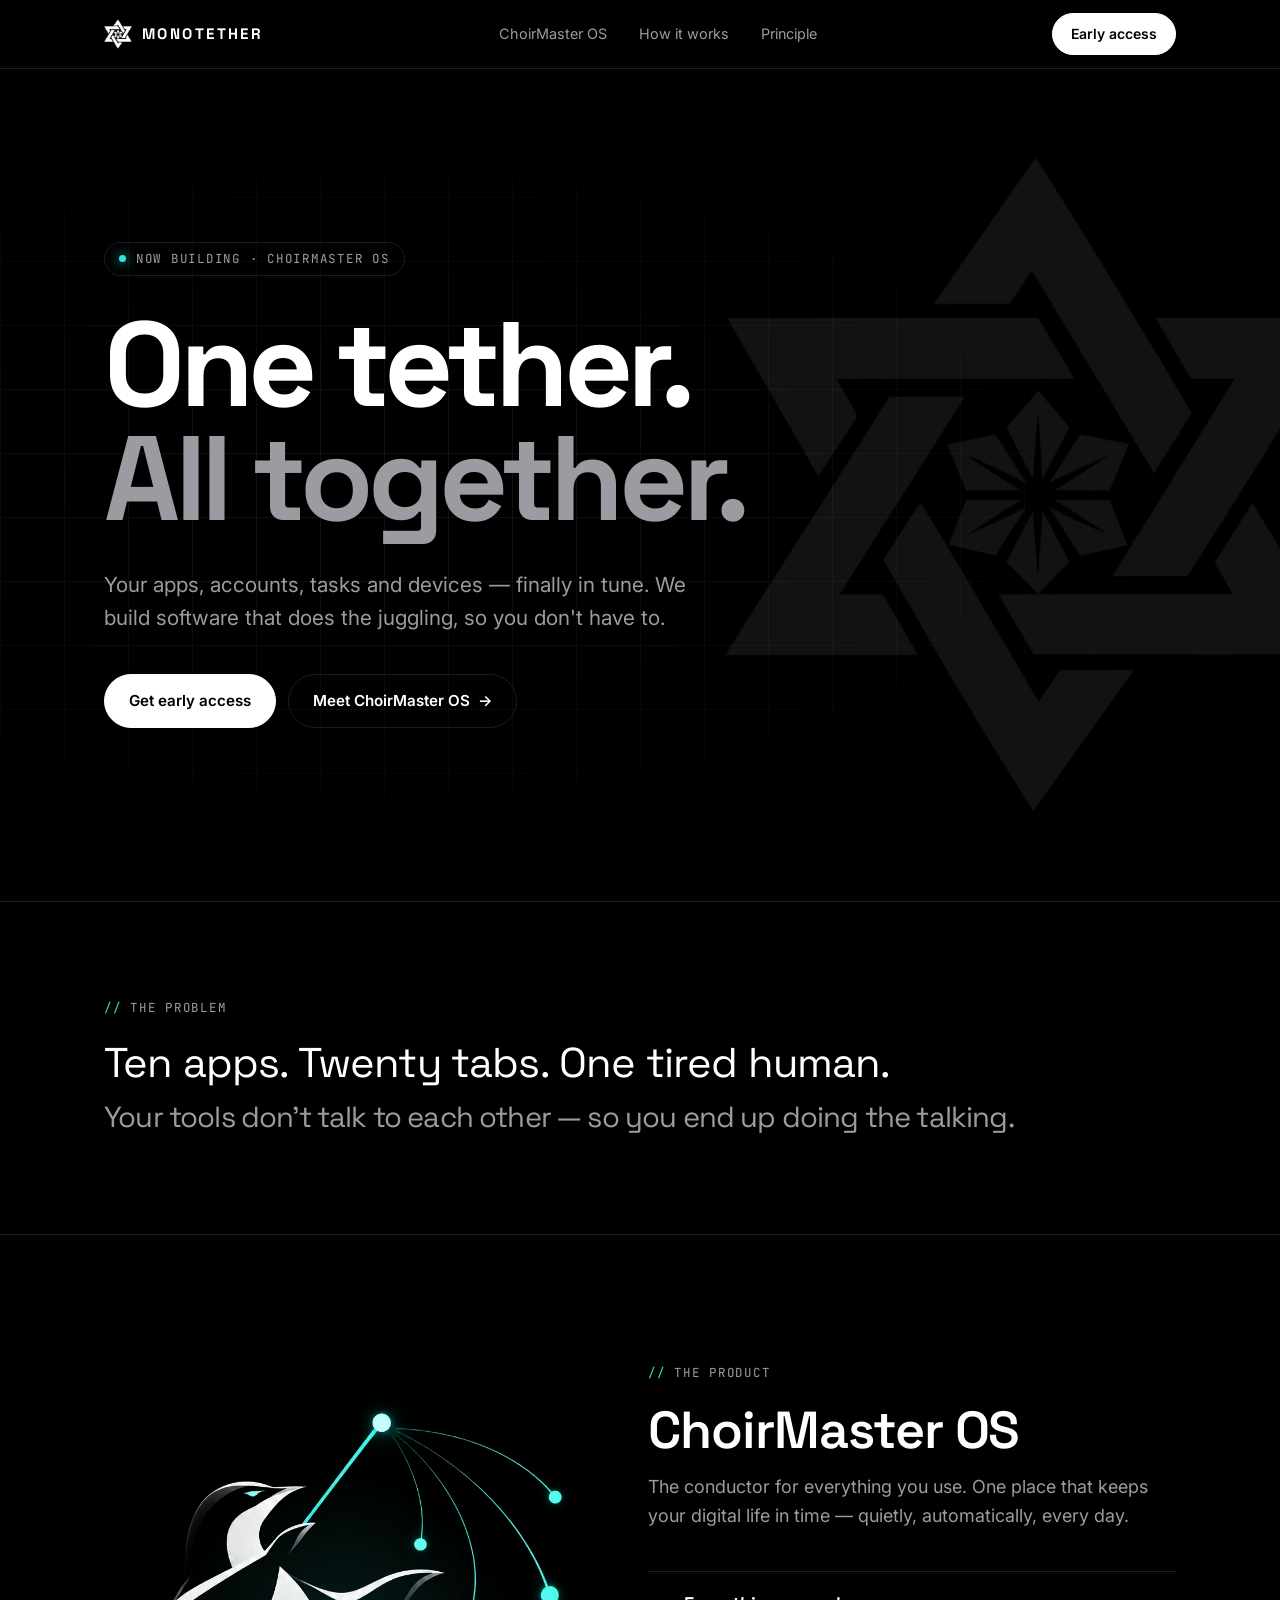
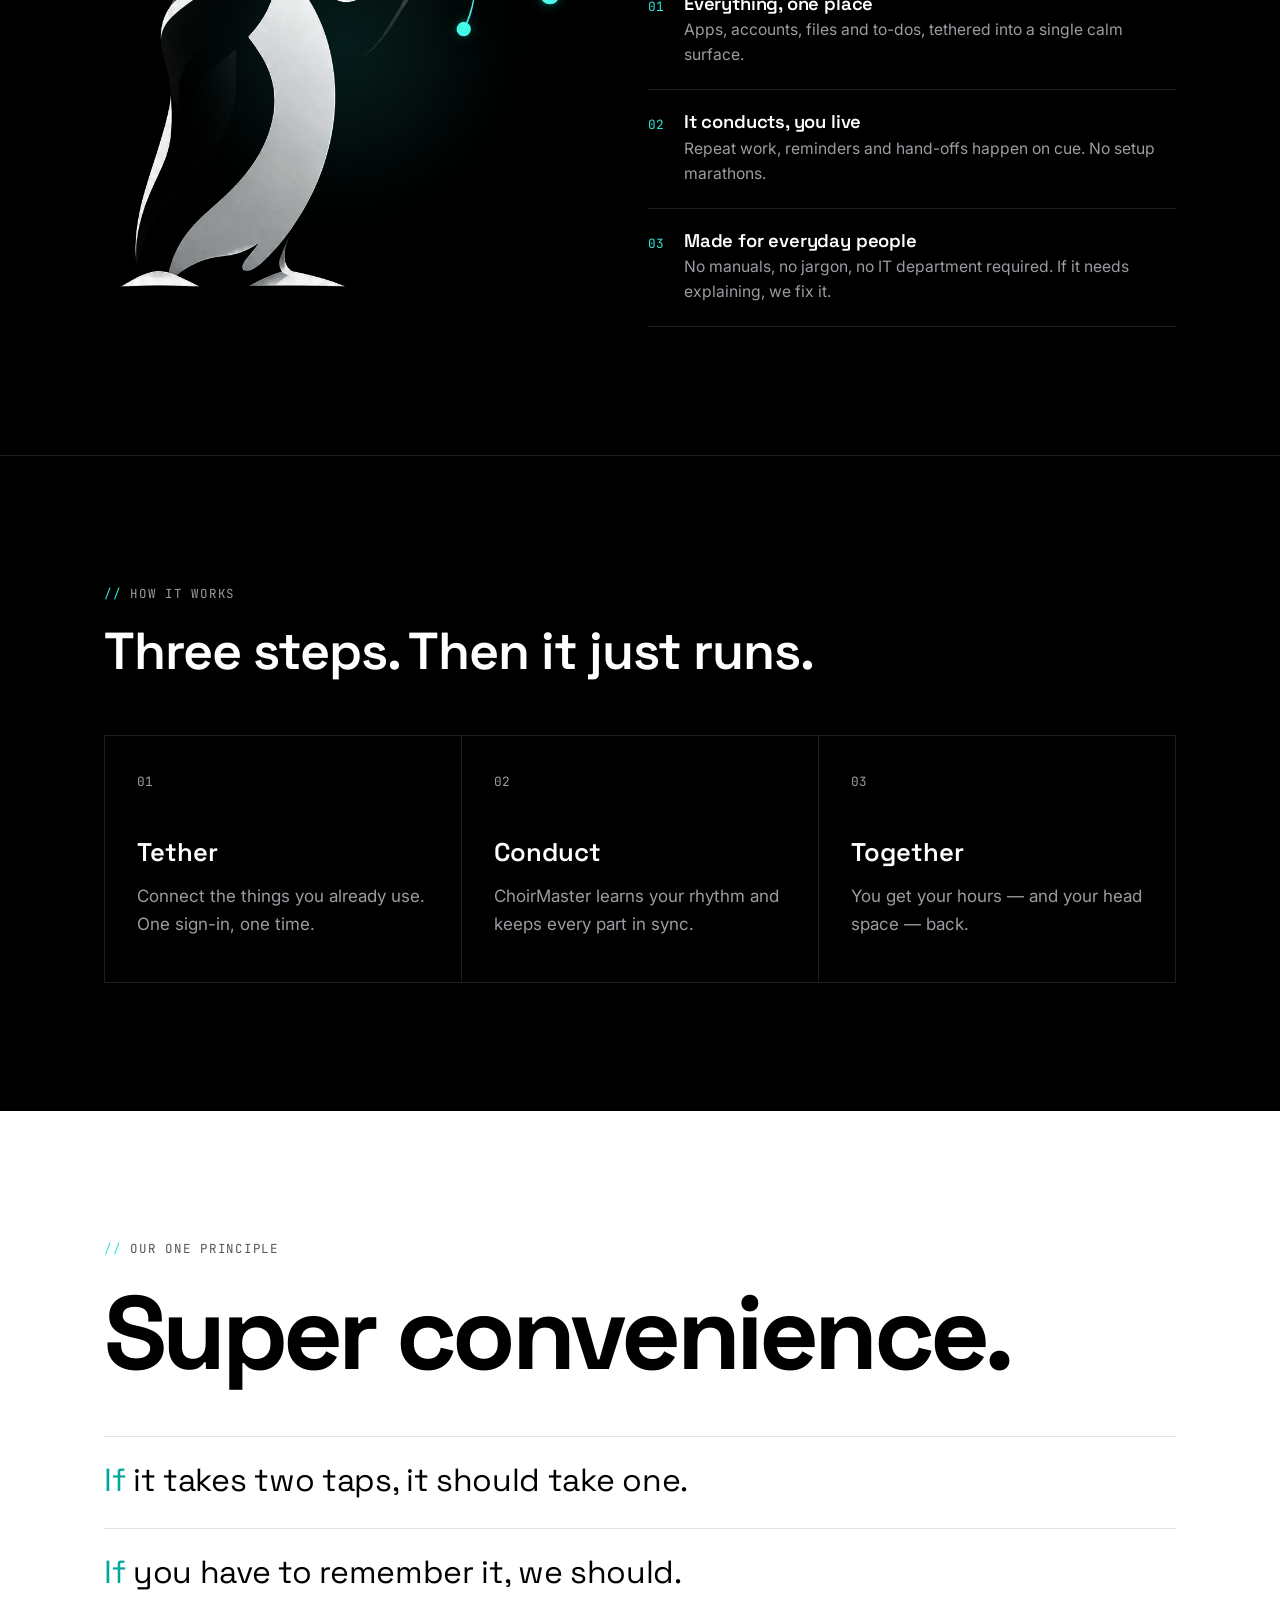
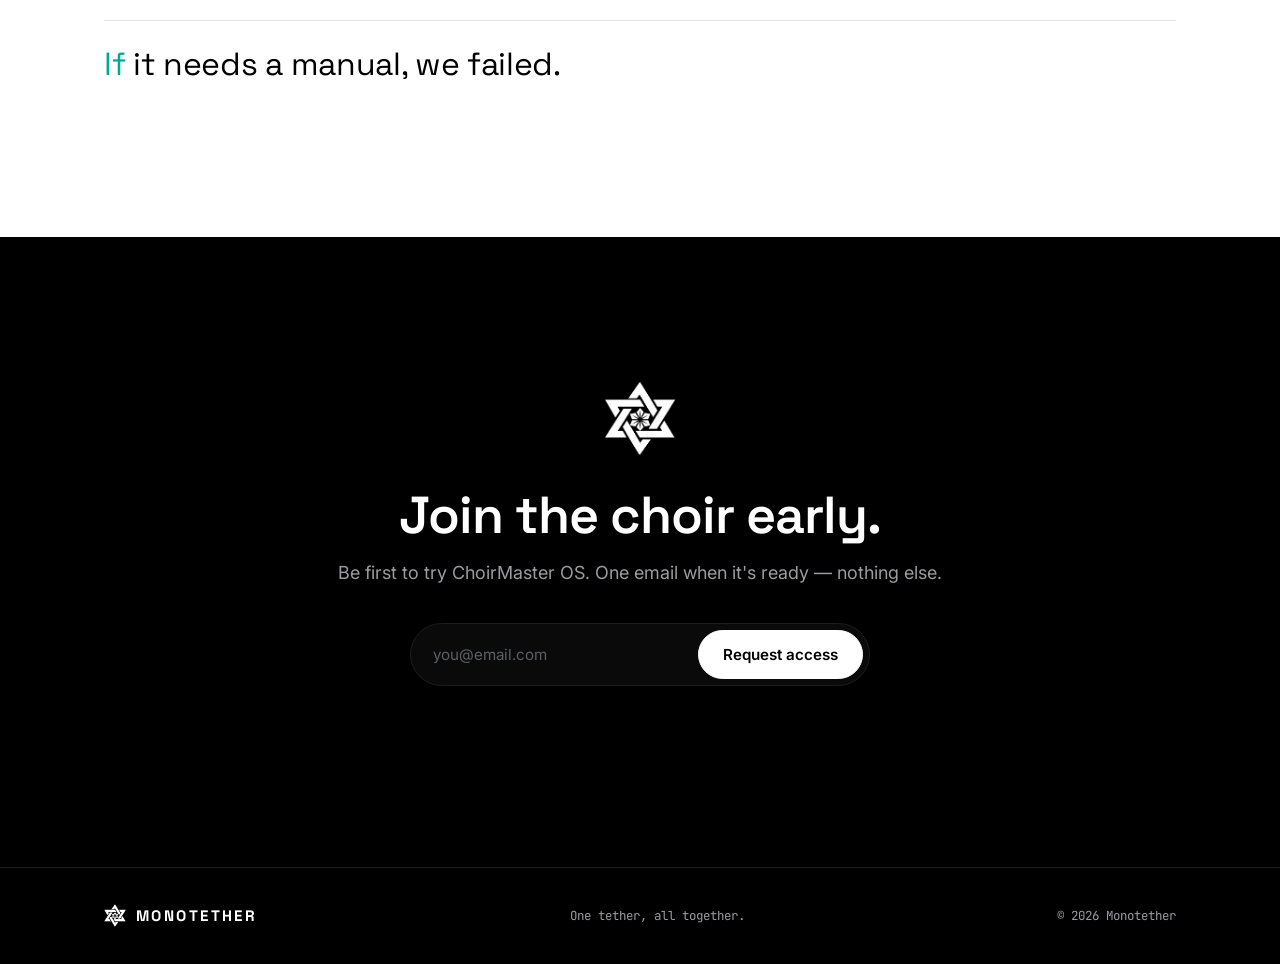
==== index.html @ dddd20cb "Send waitlist signups to a Google Sheet Adds an Apps Script web app that appends emails to a sheet (" ====
<!doctype html>
<html lang="en">
<head>
  <meta charset="utf-8">
  <meta name="viewport" content="width=device-width, initial-scale=1">
  <title>Monotether — One tether, all together.</title>
  <meta name="description" content="Monotether builds ChoirMaster OS: one place that keeps all your apps, tasks and accounts in tune, so your day just works.">
  <meta name="theme-color" content="#000000">
  <meta property="og:title" content="Monotether — One tether, all together.">
  <meta property="og:description" content="ChoirMaster OS: everything you use, conducted from one place.">
  <meta property="og:image" content="assets/og.png">
  <meta property="og:type" content="website">
  <meta name="twitter:card" content="summary_large_image">
  <link rel="icon" type="image/png" href="assets/favicon.png">
  <link rel="apple-touch-icon" href="assets/apple-touch-icon.png">
  <link rel="preconnect" href="https://fonts.googleapis.com">
  <link rel="preconnect" href="https://fonts.gstatic.com" crossorigin>
  <link href="https://fonts.googleapis.com/css2?family=Inter:wght@400;500;600&family=JetBrains+Mono:wght@400;500&family=Space+Grotesk:wght@500;600;700&display=swap" rel="stylesheet">
  <link rel="stylesheet" href="styles.css">
</head>
<body>

  <header class="nav">
    <div class="wrap nav__inner">
      <a href="#top" class="brand" aria-label="Monotether home">
        <img src="assets/mark-white.png" alt="" width="28" height="29">
        <span>MONOTETHER</span>
      </a>
      <nav class="nav__links" aria-label="Main">
        <a href="#choirmaster">ChoirMaster OS</a>
        <a href="#how">How it works</a>
        <a href="#principle">Principle</a>
      </nav>
      <a href="#access" class="btn btn--small">Early access</a>
    </div>
  </header>

  <main id="top">

    <!-- HERO -->
    <section class="hero">
      <div class="grid-bg" aria-hidden="true"></div>
      <div class="wrap hero__inner">
        <p class="eyebrow"><span class="dot"></span> Now building · ChoirMaster OS</p>
        <h1 class="hero__title">One tether.<br><span class="muted">All together.</span></h1>
        <p class="hero__lead">
          Your apps, accounts, tasks and devices — finally in tune.
          We build software that does the juggling, so you don't have to.
        </p>
        <div class="hero__cta">
          <a href="#access" class="btn">Get early access</a>
          <a href="#choirmaster" class="btn btn--ghost">Meet ChoirMaster OS <span aria-hidden="true">→</span></a>
        </div>
      </div>
      <img class="hero__mark" src="assets/mark-white.png" alt="" aria-hidden="true" width="612" height="641">
    </section>

    <!-- PROBLEM -->
    <section class="band">
      <div class="wrap band__inner">
        <p class="label">The problem</p>
        <p class="band__text">
          Ten apps. Twenty tabs. One tired human.<br>
          <span class="muted">Your tools don't talk to each other — so you end up doing the talking.</span>
        </p>
      </div>
    </section>

    <!-- PRODUCT -->
    <section id="choirmaster" class="product">
      <div class="wrap product__inner">
        <div class="product__art">
          <img src="assets/choirmaster-penguin.webp" alt="The ChoirMaster penguin conducting glowing connected nodes" width="829" height="895" loading="lazy">
        </div>
        <div class="product__copy">
          <p class="label">The product</p>
          <h2>ChoirMaster OS</h2>
          <p class="lead">The conductor for everything you use. One place that keeps your digital life in time — quietly, automatically, every day.</p>

          <ul class="features">
            <li>
              <span class="features__num">01</span>
              <div><h3>Everything, one place</h3><p>Apps, accounts, files and to-dos, tethered into a single calm surface.</p></div>
            </li>
            <li>
              <span class="features__num">02</span>
              <div><h3>It conducts, you live</h3><p>Repeat work, reminders and hand-offs happen on cue. No setup marathons.</p></div>
            </li>
            <li>
              <span class="features__num">03</span>
              <div><h3>Made for everyday people</h3><p>No manuals, no jargon, no IT department required. If it needs explaining, we fix it.</p></div>
            </li>
          </ul>
        </div>
      </div>
    </section>

    <!-- HOW -->
    <section id="how" class="how">
      <div class="wrap">
        <p class="label">How it works</p>
        <h2 class="section-title">Three steps. Then it just runs.</h2>
        <ol class="steps">
          <li>
            <span class="steps__tag">Tether</span>
            <p>Connect the things you already use. One sign-in, one time.</p>
          </li>
          <li>
            <span class="steps__tag">Conduct</span>
            <p>ChoirMaster learns your rhythm and keeps every part in sync.</p>
          </li>
          <li>
            <span class="steps__tag">Together</span>
            <p>You get your hours — and your head space — back.</p>
          </li>
        </ol>
      </div>
    </section>

    <!-- PRINCIPLE -->
    <section id="principle" class="principle">
      <div class="wrap">
        <p class="label">Our one principle</p>
        <h2 class="principle__title">Super convenience.</h2>
        <div class="rules">
          <p><span class="accent">If</span> it takes two taps, it should take one.</p>
          <p><span class="accent">If</span> you have to remember it, we should.</p>
          <p><span class="accent">If</span> it needs a manual, we failed.</p>
        </div>
      </div>
    </section>

    <!-- CTA -->
    <section id="access" class="access">
      <div class="wrap access__inner">
        <img src="assets/mark-white.png" alt="" class="access__mark" width="72" height="75" loading="lazy">
        <h2>Join the choir early.</h2>
        <p class="lead">Be first to try ChoirMaster OS. One email when it's ready — nothing else.</p>
        <form class="signup" id="signup">
          <label for="email" class="sr-only">Email address</label>
          <input id="email" name="email" type="email" required placeholder="you@email.com" autocomplete="email">
          <input type="text" name="company" class="hp" tabindex="-1" autocomplete="off" aria-hidden="true">
          <button type="submit" class="btn">Request access</button>
        </form>
        <p class="signup__note" id="signup-note" role="status"></p>
      </div>
    </section>

  </main>

  <footer class="footer">
    <div class="wrap footer__inner">
      <a href="#top" class="brand">
        <img src="assets/mark-white.png" alt="" width="22" height="23">
        <span>MONOTETHER</span>
      </a>
      <p class="footer__tag">One tether, all together.</p>
      <p class="footer__copy">© <span id="year">2026</span> Monotether</p>
    </div>
  </footer>

  <script>
    // Waitlist: paste your Google Apps Script Web app URL here (see README).
    // Left empty, the form falls back to opening an email to CONTACT_EMAIL.
    const SHEET_ENDPOINT = '';
    const CONTACT_EMAIL = 'hello@monotether.com';

    document.getElementById('year').textContent = new Date().getFullYear();

    const form = document.getElementById('signup');
    const note = document.getElementById('signup-note');
    const button = form.querySelector('button');

    form.addEventListener('submit', async (e) => {
      e.preventDefault();
      const email = form.email.value.trim();

      if (!SHEET_ENDPOINT) {
        const subject = encodeURIComponent('ChoirMaster OS early access');
        const body = encodeURIComponent('Please add me to the early access list: ' + email);
        window.location.href = `mailto:${CONTACT_EMAIL}?subject=${subject}&body=${body}`;
        return;
      }

      button.disabled = true;
      button.textContent = 'Sending…';
      note.textContent = '';
      try {
        // Simple form-encoded POST; no-cors because Apps Script redirects the response.
        await fetch(SHEET_ENDPOINT, {
          method: 'POST',
          mode: 'no-cors',
          body: new URLSearchParams({ email, company: form.company.value, source: location.href }),
        });
        form.reset();
        note.textContent = "You're on the list. Welcome to the choir.";
      } catch {
        note.textContent = 'Something went wrong. Please try again.';
      } finally {
        button.disabled = false;
        button.textContent = 'Request access';
      }
    });
  </script>
</body>
</html>
---- styles.css ----
/* Monotether — black, white, one tether of teal. */
:root {
  --black: #000;
  --ink: #0a0a0b;
  --line: #1c1d1f;
  --white: #fff;
  --grey: #9a9ca1;
  --accent: #2ee6d6;
  --radius: 999px;
  --wrap: 1120px;
  --display: "Space Grotesk", system-ui, sans-serif;
  --body: "Inter", system-ui, -apple-system, "Segoe UI", sans-serif;
  --mono: "JetBrains Mono", ui-monospace, monospace;
}

* { box-sizing: border-box; margin: 0; padding: 0; }
html { scroll-behavior: smooth; }
body {
  background: var(--black);
  color: var(--white);
  font-family: var(--body);
  font-size: 17px;
  line-height: 1.6;
  -webkit-font-smoothing: antialiased;
  overflow-x: hidden;
}
img { display: block; max-width: 100%; height: auto; }
a { color: inherit; text-decoration: none; }
::selection { background: var(--accent); color: var(--black); }

.wrap { width: 100%; max-width: var(--wrap); margin: 0 auto; padding: 0 24px; }
.muted { color: var(--grey); }
.accent { color: var(--accent); }
.sr-only { position: absolute; width: 1px; height: 1px; overflow: hidden; clip: rect(0 0 0 0); }

h1, h2, h3 { font-family: var(--display); font-weight: 600; letter-spacing: -0.02em; line-height: 1.05; }
h2 { font-size: clamp(2rem, 4.5vw, 3.25rem); }
h3 { font-size: 1.15rem; letter-spacing: -0.01em; }
.lead { color: var(--grey); font-size: 1.125rem; max-width: 34em; }

.label, .eyebrow {
  font-family: var(--mono);
  font-size: 0.78rem;
  letter-spacing: 0.14em;
  text-transform: uppercase;
  color: var(--grey);
  margin-bottom: 20px;
}
.label::before { content: "// "; color: var(--accent); }

/* Buttons */
.btn {
  display: inline-flex; align-items: center; gap: 8px;
  background: var(--white); color: var(--black);
  font-weight: 600; font-size: 0.95rem;
  padding: 14px 24px; border-radius: var(--radius);
  border: 1px solid var(--white);
  cursor: pointer; font-family: var(--body);
  transition: background .2s, color .2s, border-color .2s, transform .2s;
}
.btn:hover { background: var(--accent); border-color: var(--accent); transform: translateY(-1px); }
.btn:focus-visible, a:focus-visible, input:focus-visible { outline: 2px solid var(--accent); outline-offset: 3px; }
.btn--ghost { background: transparent; color: var(--white); border-color: var(--line); }
.btn--ghost:hover { background: transparent; border-color: var(--white); color: var(--white); }
.btn--small { padding: 9px 18px; font-size: 0.875rem; }

/* Nav */
.nav {
  position: sticky; top: 0; z-index: 10;
  background: rgba(0,0,0,.72);
  backdrop-filter: blur(12px); -webkit-backdrop-filter: blur(12px);
  border-bottom: 1px solid var(--line);
}
.nav__inner { display: flex; align-items: center; justify-content: space-between; height: 68px; gap: 24px; }
.brand { display: flex; align-items: center; gap: 10px; font-family: var(--display); font-weight: 700; letter-spacing: 0.16em; font-size: 0.95rem; }
.nav__links { display: flex; gap: 32px; font-size: 0.9rem; color: var(--grey); }
.nav__links a:hover { color: var(--white); }

/* Hero */
.hero { position: relative; min-height: calc(100vh - 68px); display: flex; align-items: center; overflow: hidden; padding: 96px 0; }
.grid-bg {
  position: absolute; inset: 0;
  background-image:
    linear-gradient(var(--line) 1px, transparent 1px),
    linear-gradient(90deg, var(--line) 1px, transparent 1px);
  background-size: 64px 64px;
  mask-image: radial-gradient(ellipse at 30% 50%, #000 10%, transparent 70%);
  -webkit-mask-image: radial-gradient(ellipse at 30% 50%, #000 10%, transparent 70%);
  opacity: .6;
}
.hero__inner { position: relative; z-index: 1; }
.eyebrow { display: inline-flex; align-items: center; gap: 10px; border: 1px solid var(--line); border-radius: var(--radius); padding: 6px 14px; margin-bottom: 32px; }
.dot { width: 7px; height: 7px; border-radius: 50%; background: var(--accent); box-shadow: 0 0 12px var(--accent); animation: pulse 2.4s ease-in-out infinite; }
@keyframes pulse { 50% { opacity: .35; } }
.hero__title { font-size: clamp(3.2rem, 10vw, 7.5rem); font-weight: 700; letter-spacing: -0.045em; line-height: .95; margin-bottom: 32px; }
.hero__lead { font-size: clamp(1.1rem, 2vw, 1.3rem); color: var(--grey); max-width: 30em; margin-bottom: 40px; }
.hero__cta { display: flex; flex-wrap: wrap; gap: 12px; }
.hero__mark {
  position: absolute; right: -6%; top: 50%; transform: translateY(-50%);
  width: min(52vw, 640px); opacity: .07; pointer-events: none;
  animation: spin 120s linear infinite;
}
@keyframes spin { to { transform: translateY(-50%) rotate(360deg); } }

/* Problem band */
.band { border-top: 1px solid var(--line); border-bottom: 1px solid var(--line); padding: 96px 0; }
.band__text { font-family: var(--display); font-size: clamp(1.6rem, 3.6vw, 2.6rem); line-height: 1.2; letter-spacing: -0.02em; max-width: 22em; }
.band__text .muted { font-size: .7em; display: inline-block; margin-top: 12px; }

/* Product */
.product { padding: 128px 0; }
.product__inner { display: grid; grid-template-columns: 1fr 1.1fr; gap: 64px; align-items: center; }
.product__art { position: relative; }
.product__art::before {
  content: ""; position: absolute; inset: 15% 10%;
  background: radial-gradient(circle, rgba(46,230,214,.14), transparent 65%);
  filter: blur(20px);
}
.product__art img { position: relative; width: 100%; max-width: 480px; margin: 0 auto; }
.product__copy h2 { margin-bottom: 16px; }
.features { list-style: none; margin-top: 40px; border-top: 1px solid var(--line); }
.features li { display: flex; gap: 20px; padding: 22px 0; border-bottom: 1px solid var(--line); }
.features__num { font-family: var(--mono); font-size: .8rem; color: var(--accent); padding-top: 3px; }
.features h3 { margin-bottom: 4px; }
.features p { color: var(--grey); font-size: .98rem; }

/* How */
.how { padding: 128px 0; border-top: 1px solid var(--line); }
.section-title { margin-bottom: 56px; max-width: 14em; }
.steps { list-style: none; display: grid; grid-template-columns: repeat(3, 1fr); gap: 1px; background: var(--line); border: 1px solid var(--line); counter-reset: step; }
.steps li { background: var(--black); padding: 36px 32px 44px; counter-increment: step; transition: background .3s; }
.steps li:hover { background: var(--ink); }
.steps li::before { content: "0" counter(step); display: block; font-family: var(--mono); font-size: .8rem; color: var(--grey); margin-bottom: 40px; }
.steps__tag { display: block; font-family: var(--display); font-size: 1.6rem; font-weight: 600; margin-bottom: 10px; }
.steps li:hover .steps__tag { color: var(--accent); }
.steps p { color: var(--grey); }

/* Principle */
.principle { padding: 128px 0; background: var(--white); color: var(--black); }
.principle .label { color: #55575c; }
.principle__title { font-size: clamp(3rem, 9vw, 6.5rem); font-weight: 700; letter-spacing: -0.045em; margin-bottom: 48px; }
.rules { display: grid; gap: 4px; }
.rules p { font-family: var(--display); font-size: clamp(1.3rem, 2.8vw, 2rem); letter-spacing: -0.01em; padding: 18px 0; border-top: 1px solid #e3e3e3; }
.rules .accent { color: #00a89a; }

/* Access */
.access { padding: 144px 0; text-align: center; }
.access__inner { display: flex; flex-direction: column; align-items: center; }
.access__mark { width: 72px; margin-bottom: 32px; }
.access h2 { margin-bottom: 16px; }
.access .lead { margin: 0 auto 36px; }
.signup { display: flex; gap: 8px; width: 100%; max-width: 460px; padding: 6px; border: 1px solid var(--line); border-radius: var(--radius); background: var(--ink); }
.signup input { flex: 1; min-width: 0; background: transparent; border: 0; color: var(--white); font: inherit; font-size: .95rem; padding: 0 16px; }
.signup input::placeholder { color: #5d5f64; }
.signup input:focus-visible { outline: none; }
.signup:focus-within { border-color: var(--grey); }
.hp { position: absolute; left: -9999px; width: 1px; height: 1px; opacity: 0; }
.signup .btn:disabled { opacity: .6; cursor: wait; transform: none; }
.signup__note { min-height: 1.6em; margin-top: 16px; font-family: var(--mono); font-size: .8rem; color: var(--accent); }

/* Footer */
.footer { border-top: 1px solid var(--line); padding: 36px 0; }
.footer__inner { display: flex; align-items: center; justify-content: space-between; gap: 16px; flex-wrap: wrap; }
.footer__tag, .footer__copy { font-family: var(--mono); font-size: .78rem; color: var(--grey); }

/* Responsive */
@media (max-width: 860px) {
  .nav__links { display: none; }
  .product__inner { grid-template-columns: 1fr; gap: 40px; }
  .product__art img { max-width: 340px; }
  .steps { grid-template-columns: 1fr; }
  .hero__mark { right: -30%; width: 90vw; opacity: .05; }
}
@media (max-width: 480px) {
  .wrap { padding: 0 16px; }
  .hero { padding: 72px 0; min-height: auto; }
  .band, .product, .how, .principle { padding: 88px 0; }
  .access { padding: 104px 0; }
  .signup { flex-direction: column; border-radius: 20px; }
  .signup input { padding: 14px 16px; }
  .signup .btn { justify-content: center; }
}
@media (prefers-reduced-motion: reduce) {
  *, *::before, *::after { animation: none !important; transition: none !important; }
  html { scroll-behavior: auto; }
}
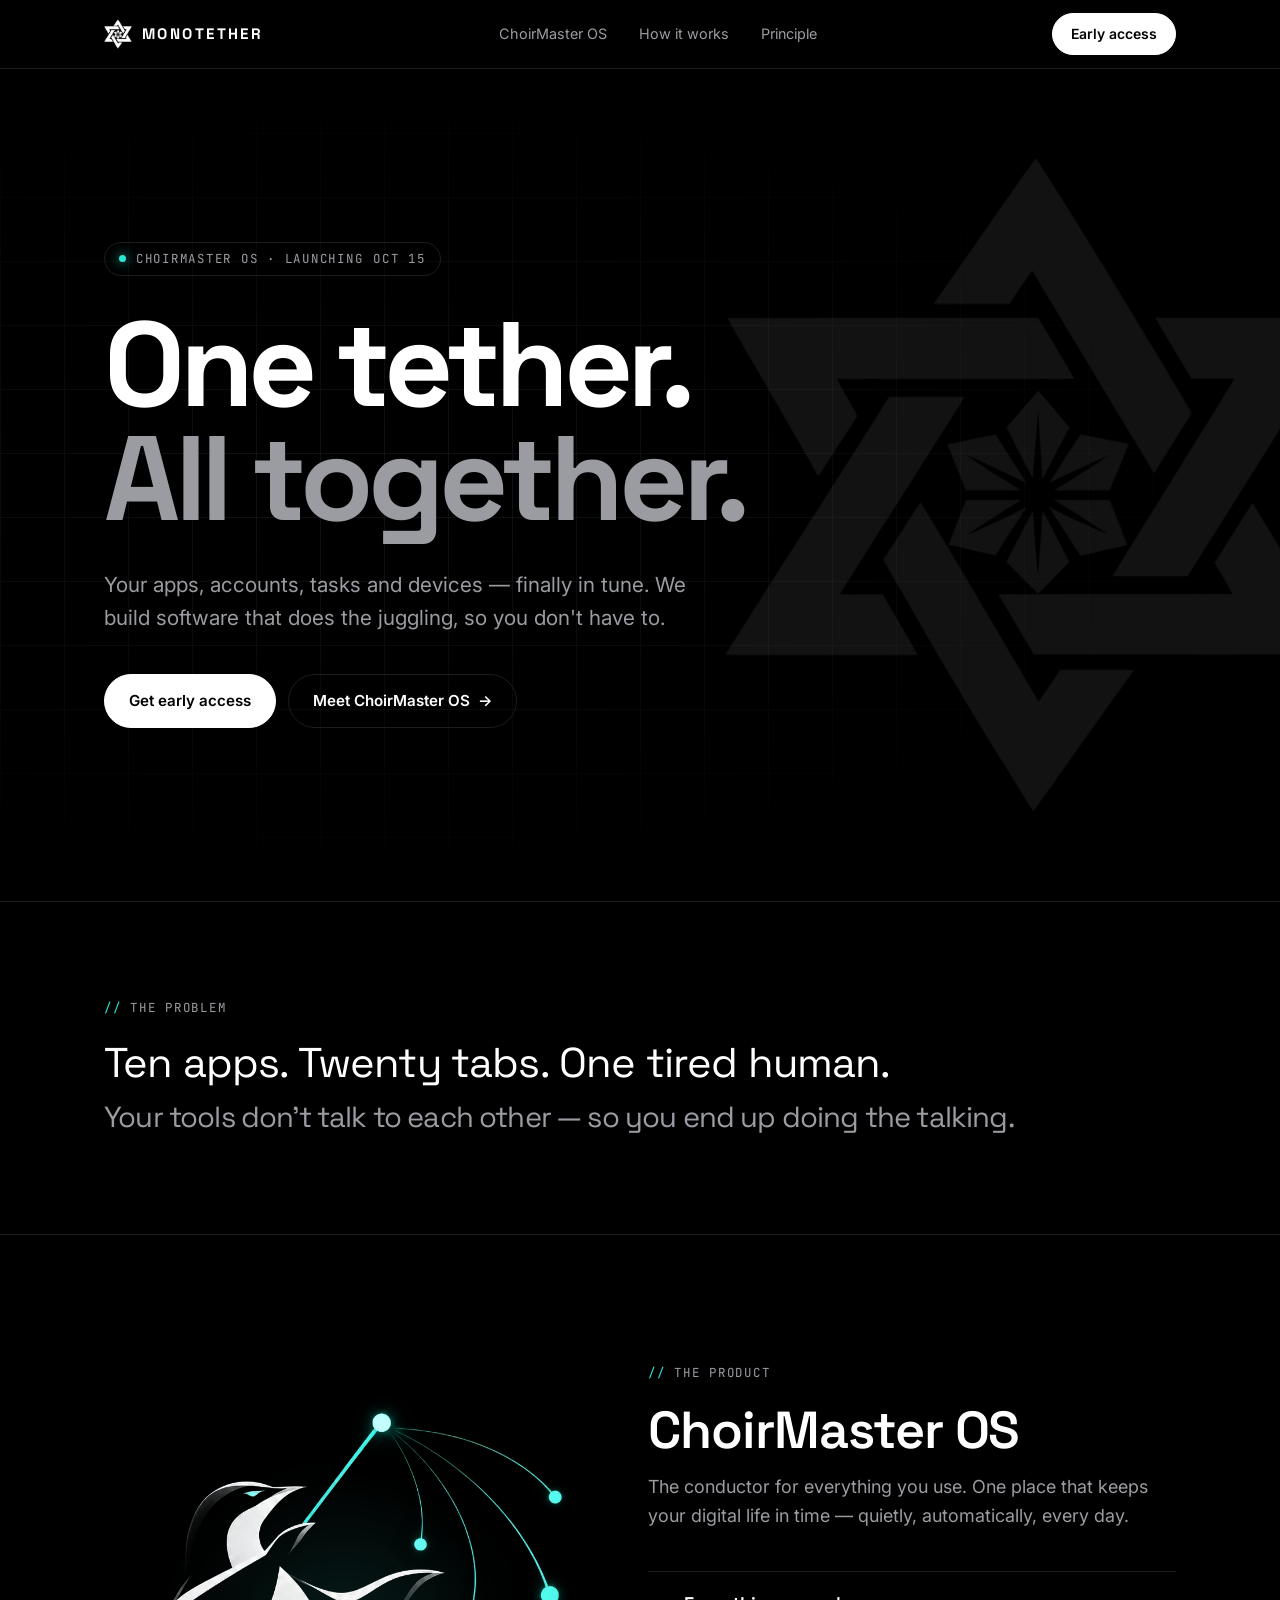
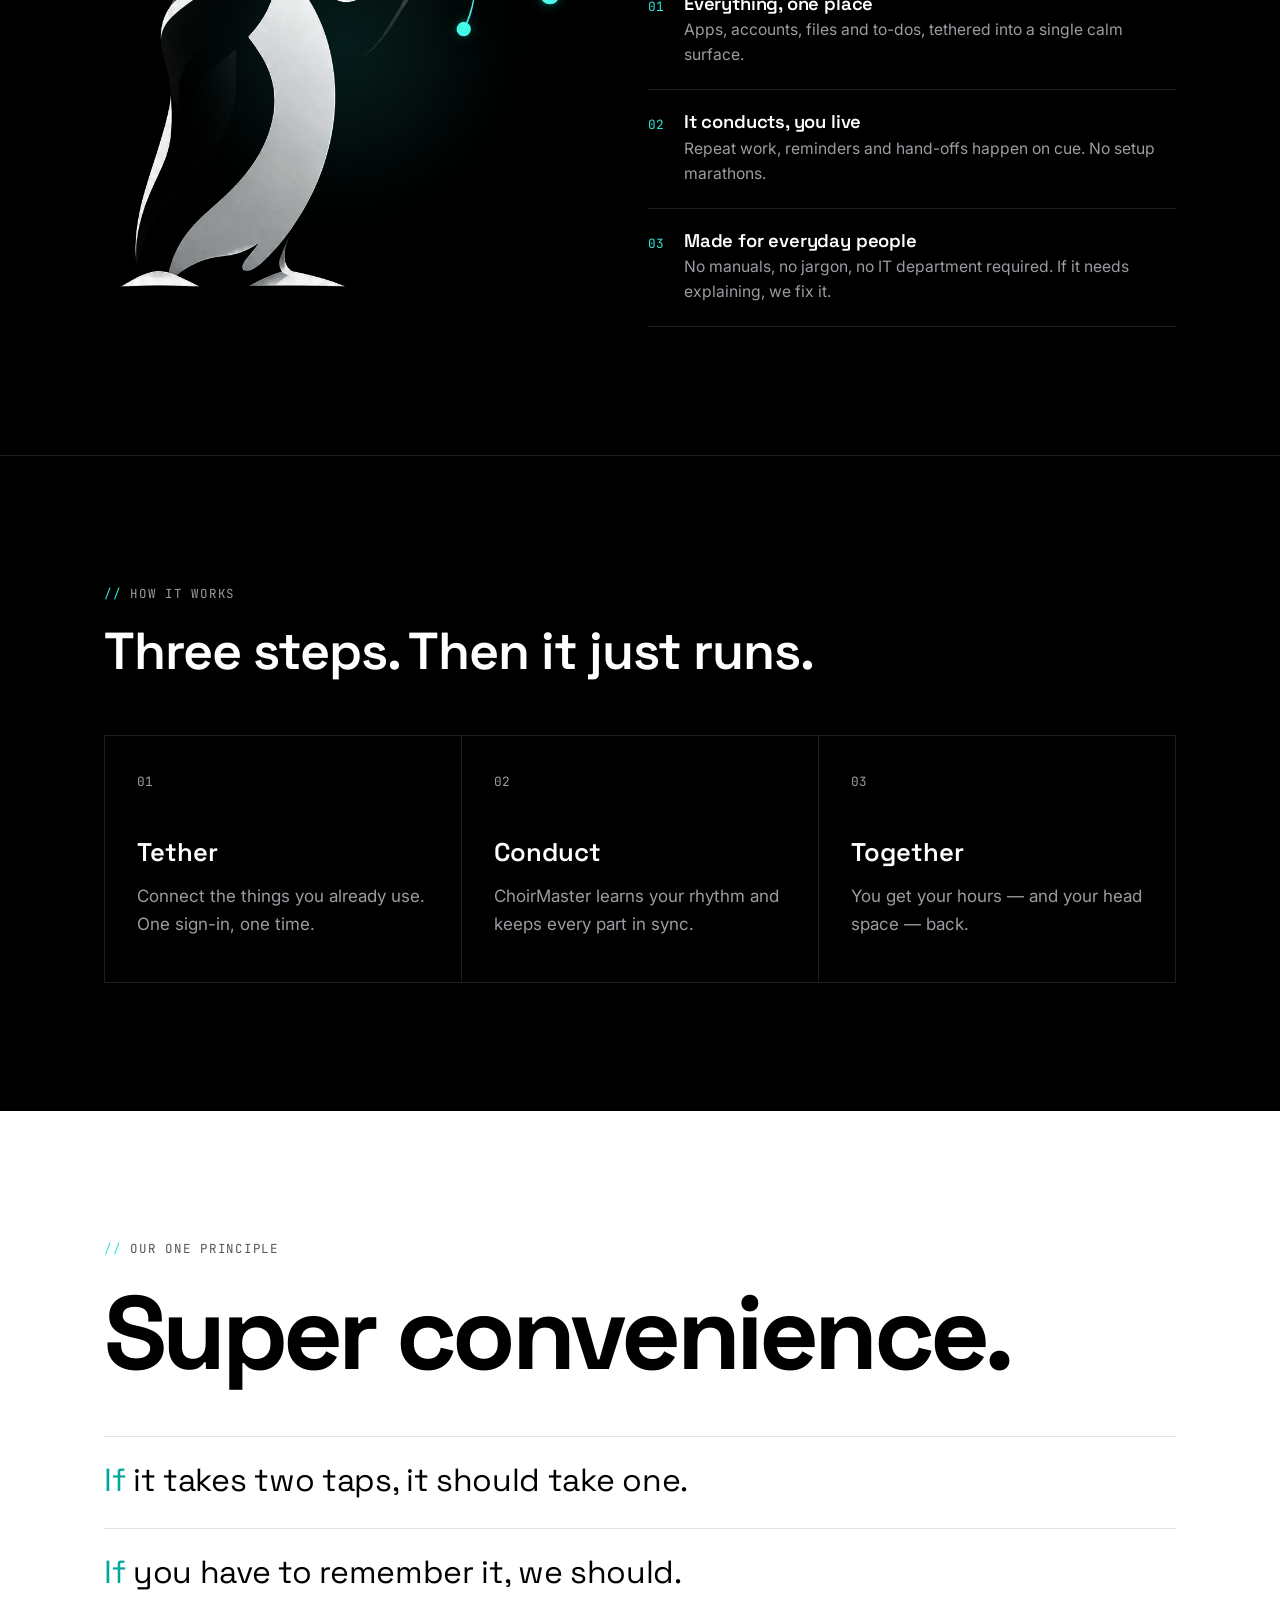
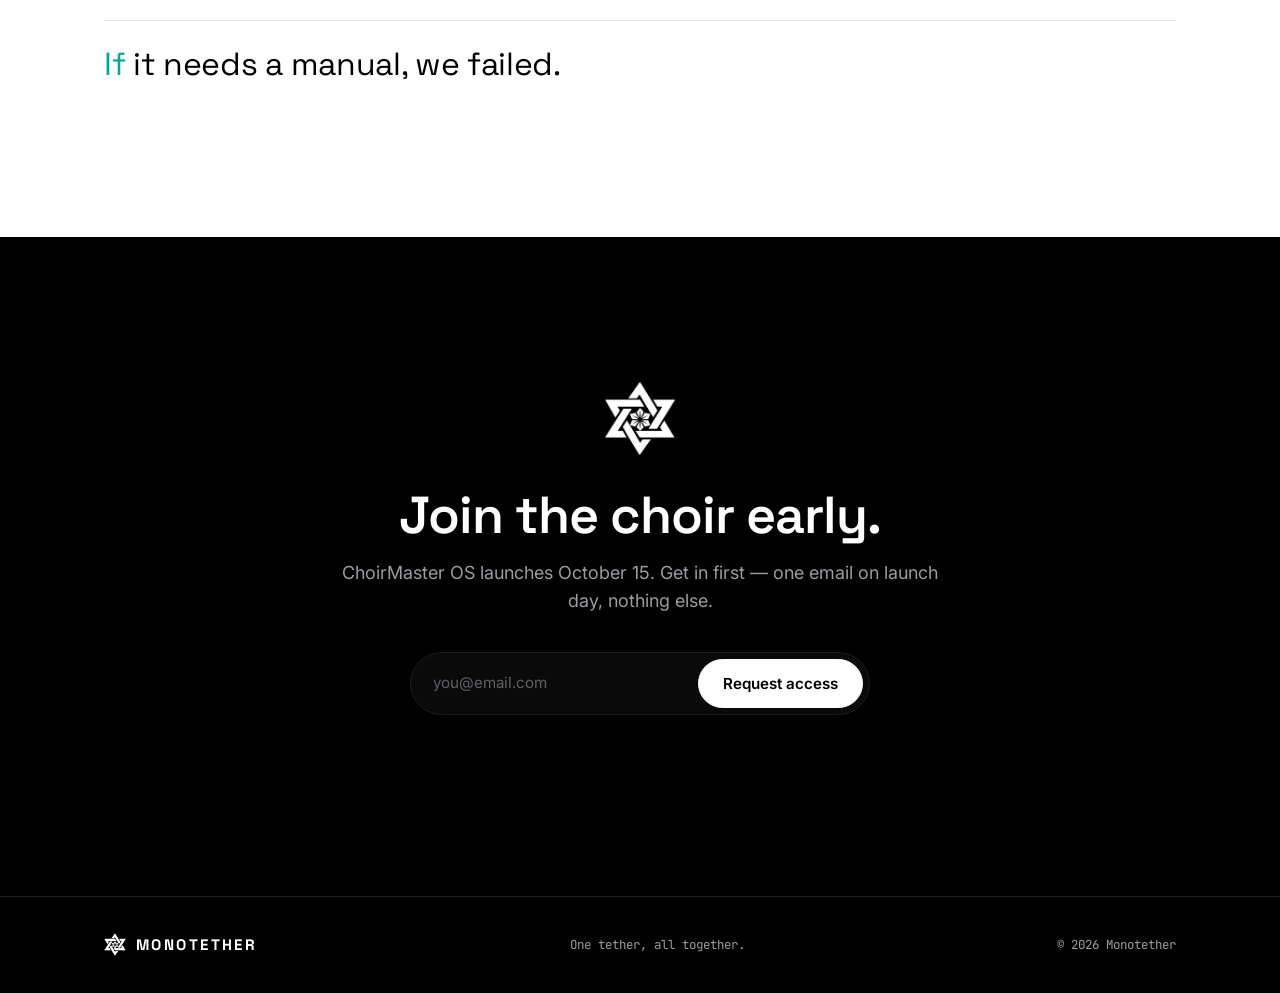
==== commit 78554e93: "Set ChoirMaster OS launch date to Oct 15 Co-Authored-By: Claude Opus 5.5 <noreply@anthropic.com> Cla" ====
--- a/index.html
+++ b/index.html
@@ -41,7 +41,7 @@
     <section class="hero">
       <div class="grid-bg" aria-hidden="true"></div>
       <div class="wrap hero__inner">
-        <p class="eyebrow"><span class="dot"></span> Now building · ChoirMaster OS</p>
+        <p class="eyebrow"><span class="dot"></span> ChoirMaster OS · Launching <time datetime="2026-10-15">Oct 15</time></p>
         <h1 class="hero__title">One tether.<br><span class="muted">All together.</span></h1>
         <p class="hero__lead">
           Your apps, accounts, tasks and devices — finally in tune.
@@ -135,11 +135,12 @@
       <div class="wrap access__inner">
         <img src="assets/mark-white.png" alt="" class="access__mark" width="72" height="75" loading="lazy">
         <h2>Join the choir early.</h2>
-        <p class="lead">Be first to try ChoirMaster OS. One email when it's ready — nothing else.</p>
-        <form class="signup" id="signup">
+        <p class="lead">ChoirMaster OS launches <time datetime="2026-10-15">October 15</time>. Get in first — one email on launch day, nothing else.</p>
+        <form class="signup" id="signup" action="https://formspree.io/f/mjykjoln" method="POST">
           <label for="email" class="sr-only">Email address</label>
           <input id="email" name="email" type="email" required placeholder="you@email.com" autocomplete="email">
-          <input type="text" name="company" class="hp" tabindex="-1" autocomplete="off" aria-hidden="true">
+          <input type="hidden" name="_subject" value="New ChoirMaster OS early access signup">
+          <input type="text" name="_gotcha" class="hp" tabindex="-1" autocomplete="off" aria-hidden="true">
           <button type="submit" class="btn">Request access</button>
         </form>
         <p class="signup__note" id="signup-note" role="status"></p>
@@ -160,42 +161,38 @@
   </footer>
 
   <script>
-    // Waitlist: paste your Google Apps Script Web app URL here (see README).
-    // Left empty, the form falls back to opening an email to CONTACT_EMAIL.
-    const SHEET_ENDPOINT = '';
-    const CONTACT_EMAIL = 'hello@monotether.com';
-
     document.getElementById('year').textContent = new Date().getFullYear();
 
+    // Waitlist: submit to Formspree without leaving the page.
+    // Without JS, the form's action/method still posts to Formspree directly.
     const form = document.getElementById('signup');
     const note = document.getElementById('signup-note');
     const button = form.querySelector('button');
 
     form.addEventListener('submit', async (e) => {
       e.preventDefault();
-      const email = form.email.value.trim();
-
-      if (!SHEET_ENDPOINT) {
-        const subject = encodeURIComponent('ChoirMaster OS early access');
-        const body = encodeURIComponent('Please add me to the early access list: ' + email);
-        window.location.href = `mailto:${CONTACT_EMAIL}?subject=${subject}&body=${body}`;
-        return;
-      }
-
       button.disabled = true;
       button.textContent = 'Sending…';
       note.textContent = '';
+      form.email.removeAttribute('aria-invalid');
+
       try {
-        // Simple form-encoded POST; no-cors because Apps Script redirects the response.
-        await fetch(SHEET_ENDPOINT, {
+        const res = await fetch(form.action, {
           method: 'POST',
-          mode: 'no-cors',
-          body: new URLSearchParams({ email, company: form.company.value, source: location.href }),
+          body: new FormData(form),
+          headers: { Accept: 'application/json' },
         });
-        form.reset();
-        note.textContent = "You're on the list. Welcome to the choir.";
+        if (res.ok) {
+          form.reset();
+          note.textContent = "You're on the list. Welcome to the choir.";
+        } else {
+          const data = await res.json().catch(() => ({}));
+          const errors = data.errors || [];
+          if (errors.some((err) => err.field === 'email')) form.email.setAttribute('aria-invalid', 'true');
+          note.textContent = errors.map((err) => err.message).join(' ') || 'Something went wrong. Please try again.';
+        }
       } catch {
-        note.textContent = 'Something went wrong. Please try again.';
+        note.textContent = 'Network error. Please try again.';
       } finally {
         button.disabled = false;
         button.textContent = 'Request access';
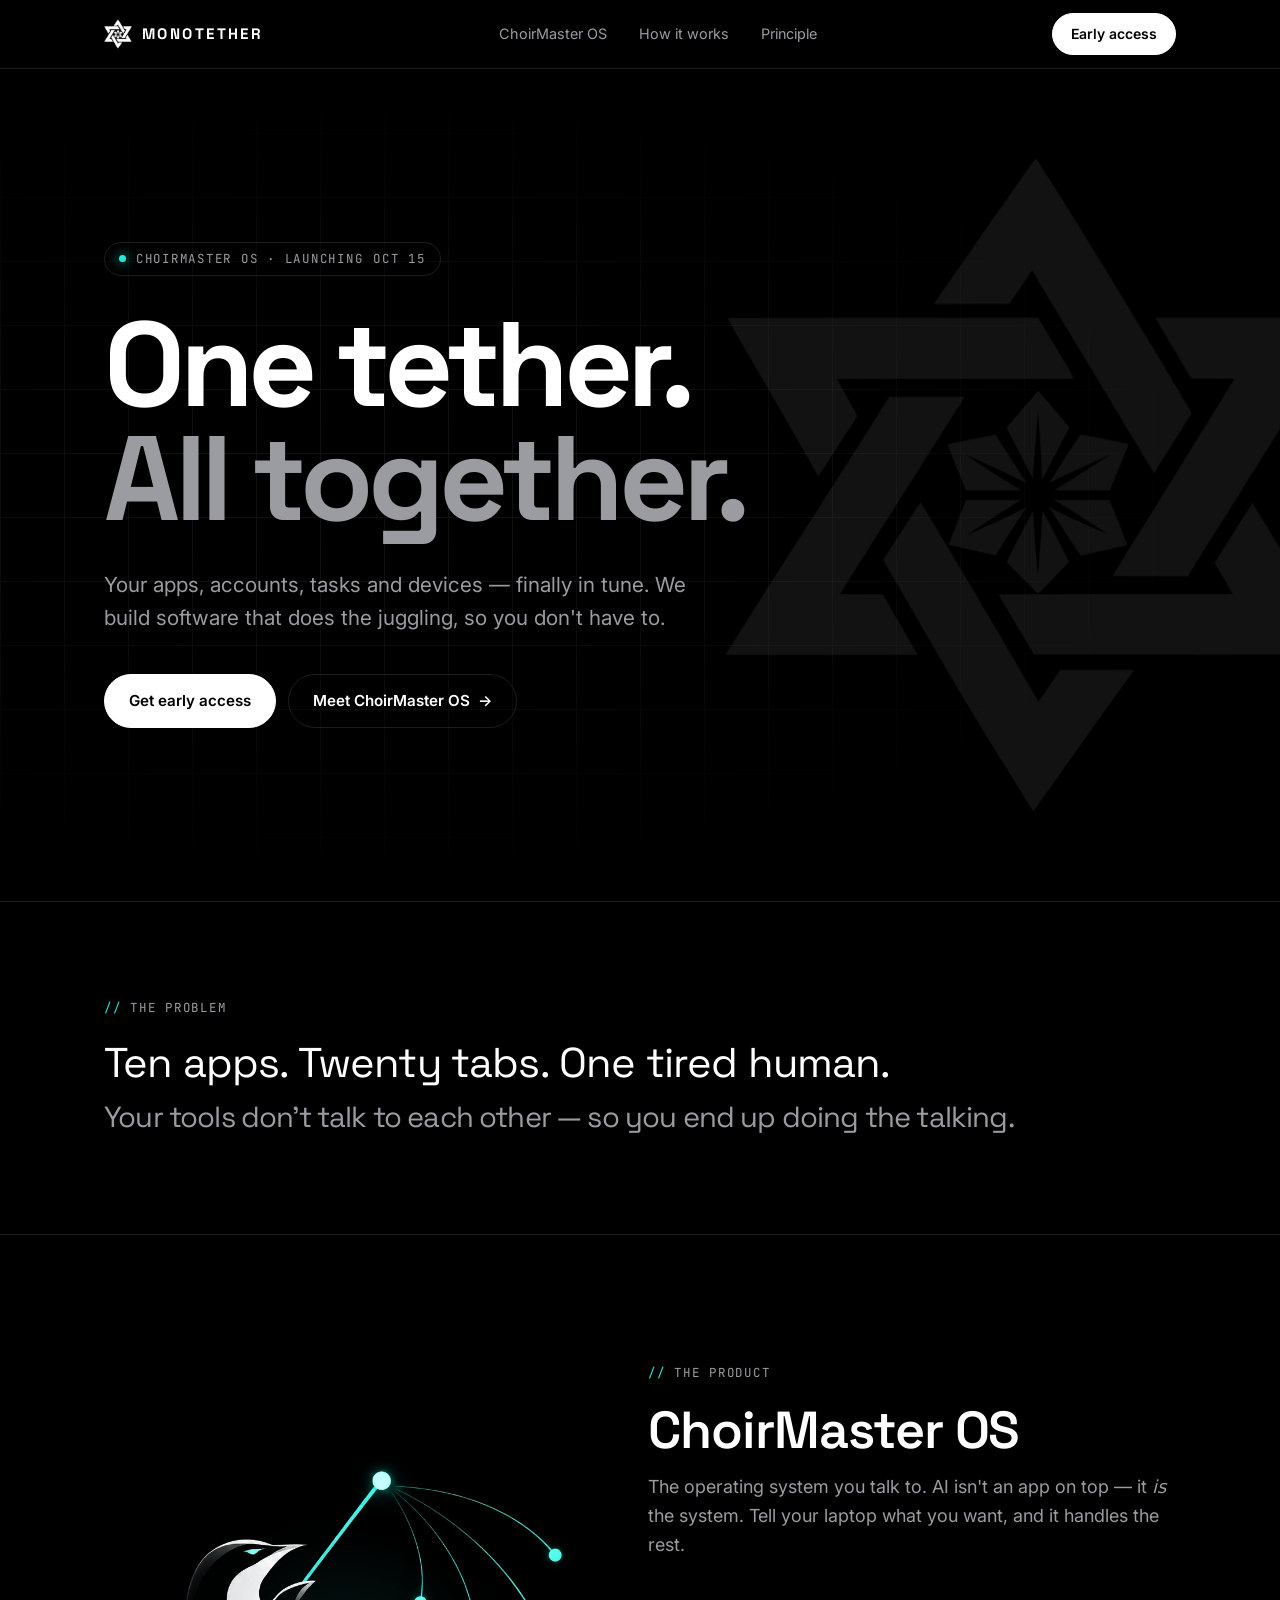
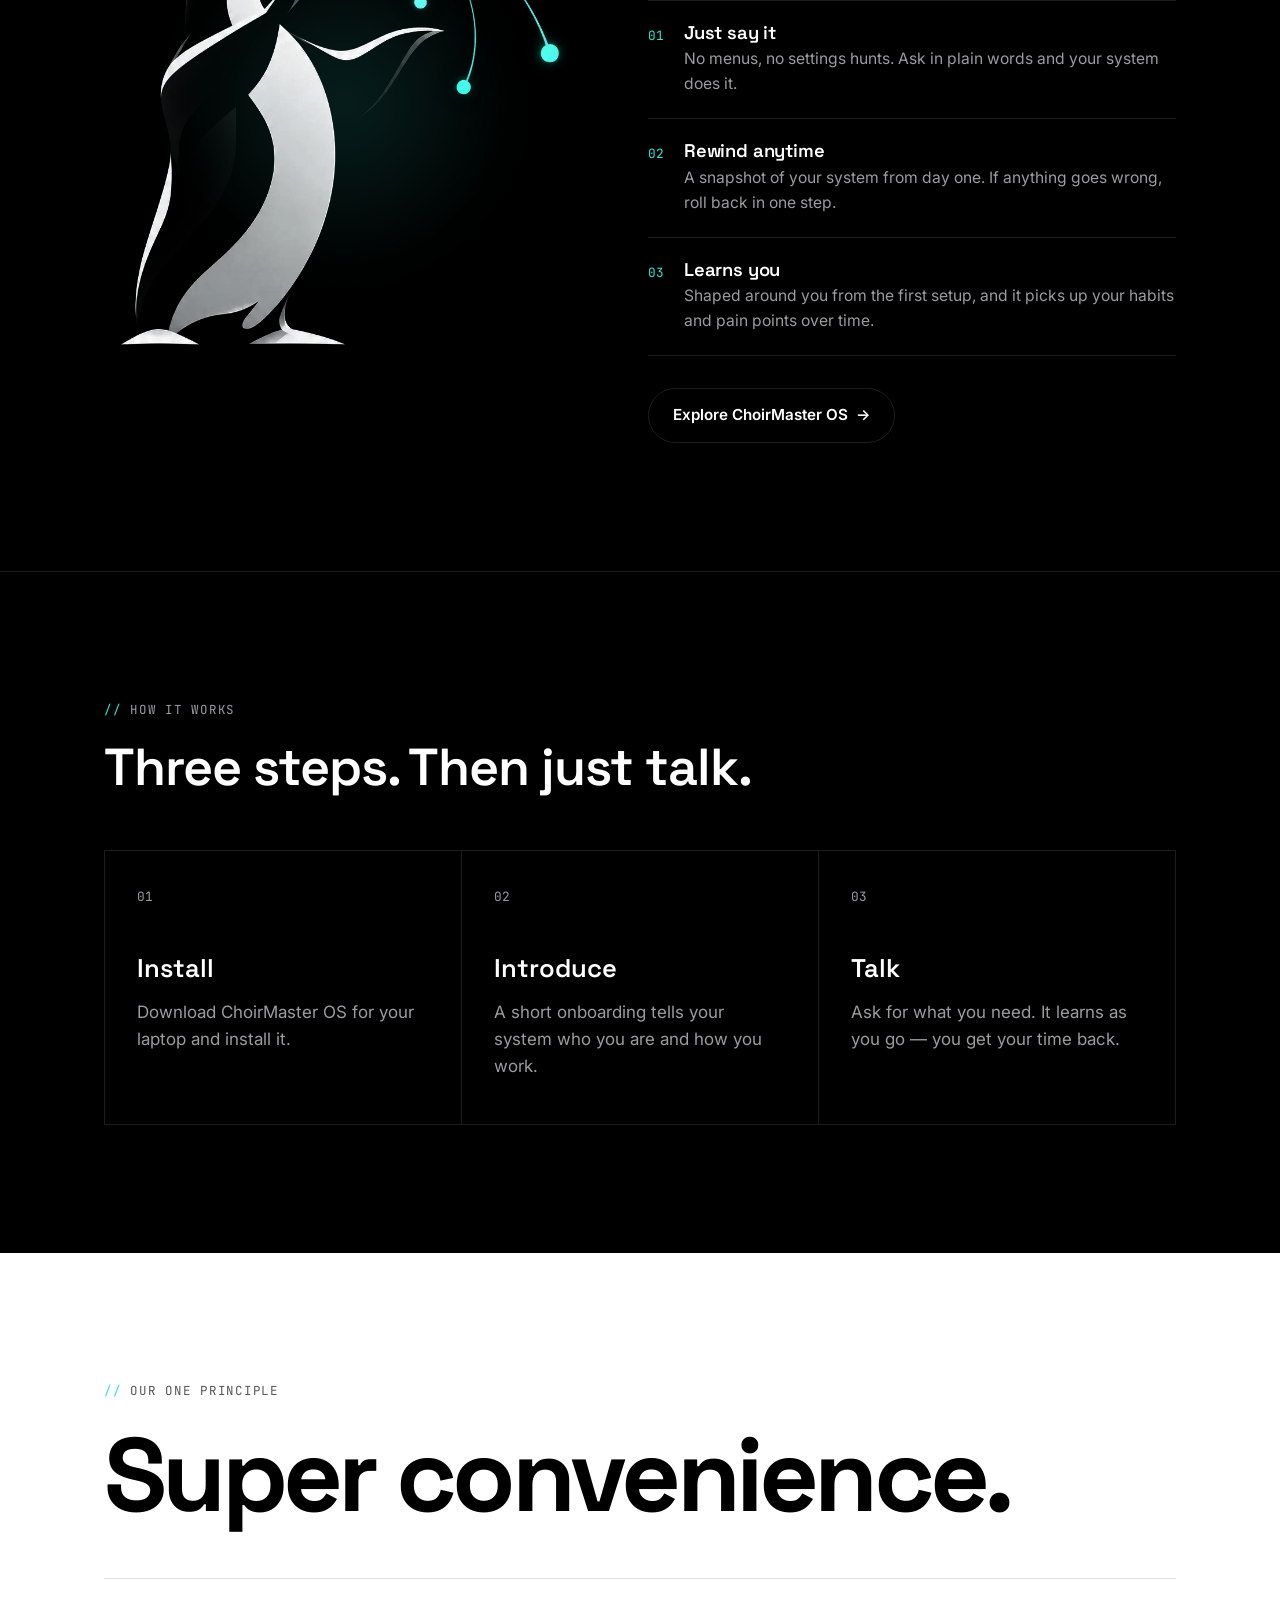
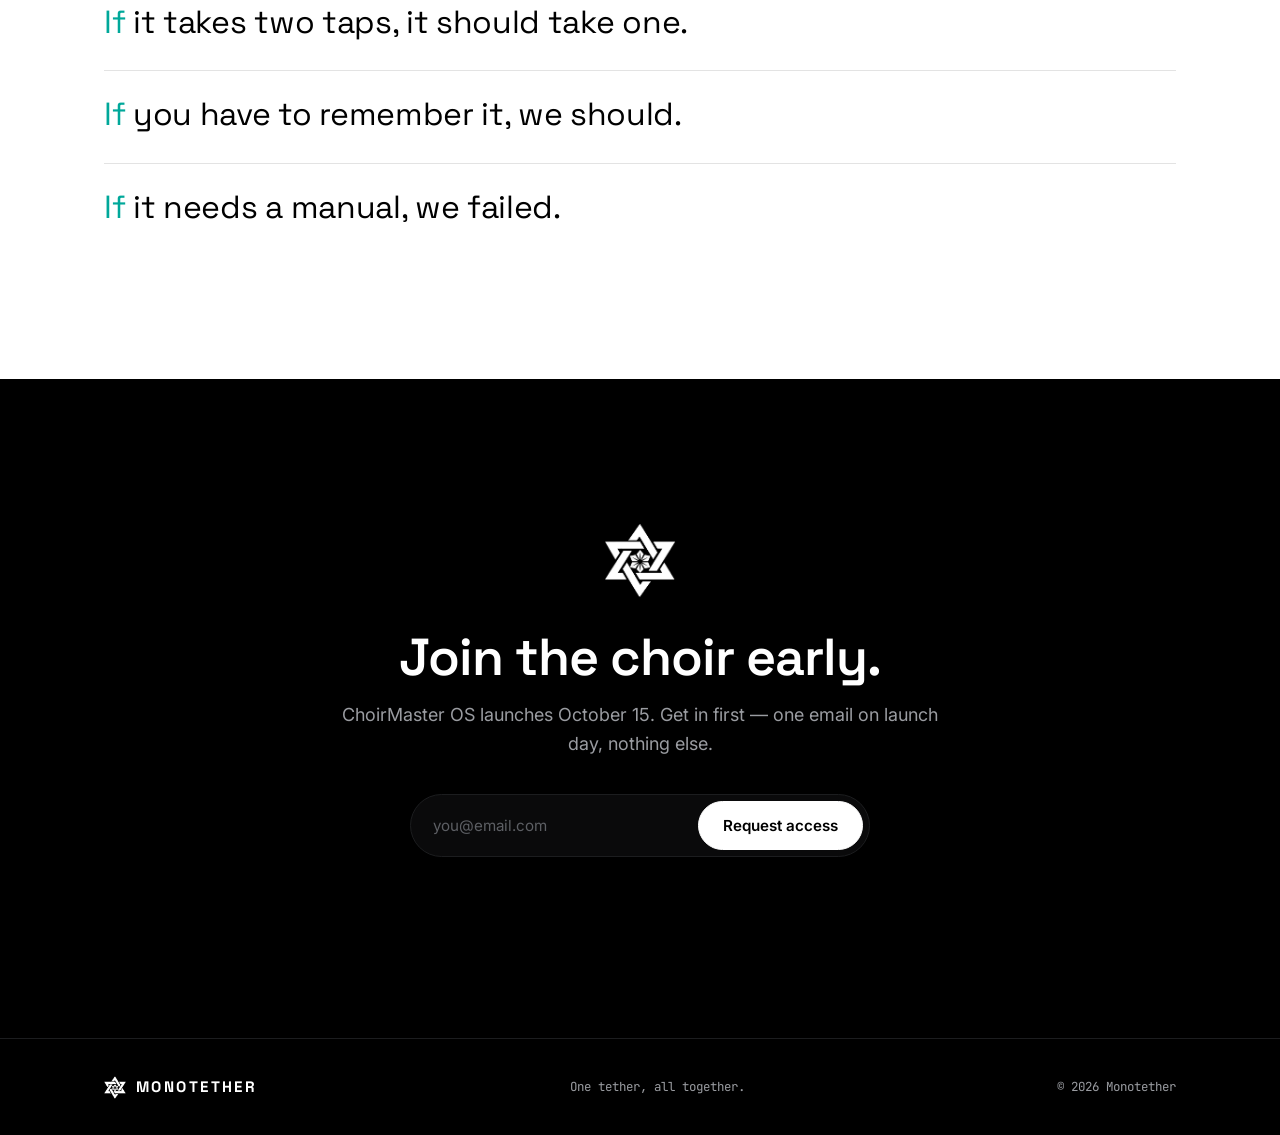
==== commit 799de46d: "Add ChoirMaster OS product page at /choirmaster Explains the product (talk-to-your-system AI OS, sna" ====
--- a/index.html
+++ b/index.html
@@ -8,7 +8,9 @@
   <meta name="theme-color" content="#000000">
   <meta property="og:title" content="Monotether — One tether, all together.">
   <meta property="og:description" content="ChoirMaster OS: everything you use, conducted from one place.">
-  <meta property="og:image" content="assets/og.png">
+  <meta property="og:image" content="https://monotether.com/assets/og.png">
+  <meta property="og:url" content="https://monotether.com/">
+  <link rel="canonical" href="https://monotether.com/">
   <meta property="og:type" content="website">
   <meta name="twitter:card" content="summary_large_image">
   <link rel="icon" type="image/png" href="assets/favicon.png">
@@ -27,7 +29,7 @@
         <span>MONOTETHER</span>
       </a>
       <nav class="nav__links" aria-label="Main">
-        <a href="#choirmaster">ChoirMaster OS</a>
+        <a href="/choirmaster">ChoirMaster OS</a>
         <a href="#how">How it works</a>
         <a href="#principle">Principle</a>
       </nav>
@@ -49,7 +51,7 @@
         </p>
         <div class="hero__cta">
           <a href="#access" class="btn">Get early access</a>
-          <a href="#choirmaster" class="btn btn--ghost">Meet ChoirMaster OS <span aria-hidden="true">→</span></a>
+          <a href="/choirmaster" class="btn btn--ghost">Meet ChoirMaster OS <span aria-hidden="true">→</span></a>
         </div>
       </div>
       <img class="hero__mark" src="assets/mark-white.png" alt="" aria-hidden="true" width="612" height="641">
@@ -75,22 +77,23 @@
         <div class="product__copy">
           <p class="label">The product</p>
           <h2>ChoirMaster OS</h2>
-          <p class="lead">The conductor for everything you use. One place that keeps your digital life in time — quietly, automatically, every day.</p>
+          <p class="lead">The operating system you talk to. AI isn't an app on top — it <em>is</em> the system. Tell your laptop what you want, and it handles the rest.</p>
 
           <ul class="features">
             <li>
               <span class="features__num">01</span>
-              <div><h3>Everything, one place</h3><p>Apps, accounts, files and to-dos, tethered into a single calm surface.</p></div>
+              <div><h3>Just say it</h3><p>No menus, no settings hunts. Ask in plain words and your system does it.</p></div>
             </li>
             <li>
               <span class="features__num">02</span>
-              <div><h3>It conducts, you live</h3><p>Repeat work, reminders and hand-offs happen on cue. No setup marathons.</p></div>
+              <div><h3>Rewind anytime</h3><p>A snapshot of your system from day one. If anything goes wrong, roll back in one step.</p></div>
             </li>
             <li>
               <span class="features__num">03</span>
-              <div><h3>Made for everyday people</h3><p>No manuals, no jargon, no IT department required. If it needs explaining, we fix it.</p></div>
+              <div><h3>Learns you</h3><p>Shaped around you from the first setup, and it picks up your habits and pain points over time.</p></div>
             </li>
           </ul>
+          <a href="/choirmaster" class="btn btn--ghost product__more">Explore ChoirMaster OS <span aria-hidden="true">→</span></a>
         </div>
       </div>
     </section>
@@ -99,19 +102,19 @@
     <section id="how" class="how">
       <div class="wrap">
         <p class="label">How it works</p>
-        <h2 class="section-title">Three steps. Then it just runs.</h2>
+        <h2 class="section-title">Three steps. Then just talk.</h2>
         <ol class="steps">
           <li>
-            <span class="steps__tag">Tether</span>
-            <p>Connect the things you already use. One sign-in, one time.</p>
+            <span class="steps__tag">Install</span>
+            <p>Download ChoirMaster OS for your laptop and install it.</p>
           </li>
           <li>
-            <span class="steps__tag">Conduct</span>
-            <p>ChoirMaster learns your rhythm and keeps every part in sync.</p>
+            <span class="steps__tag">Introduce</span>
+            <p>A short onboarding tells your system who you are and how you work.</p>
           </li>
           <li>
-            <span class="steps__tag">Together</span>
-            <p>You get your hours — and your head space — back.</p>
+            <span class="steps__tag">Talk</span>
+            <p>Ask for what you need. It learns as you go — you get your time back.</p>
           </li>
         </ol>
       </div>
@@ -160,44 +163,6 @@
     </div>
   </footer>
 
-  <script>
-    document.getElementById('year').textContent = new Date().getFullYear();
-
-    // Waitlist: submit to Formspree without leaving the page.
-    // Without JS, the form's action/method still posts to Formspree directly.
-    const form = document.getElementById('signup');
-    const note = document.getElementById('signup-note');
-    const button = form.querySelector('button');
-
-    form.addEventListener('submit', async (e) => {
-      e.preventDefault();
-      button.disabled = true;
-      button.textContent = 'Sending…';
-      note.textContent = '';
-      form.email.removeAttribute('aria-invalid');
-
-      try {
-        const res = await fetch(form.action, {
-          method: 'POST',
-          body: new FormData(form),
-          headers: { Accept: 'application/json' },
-        });
-        if (res.ok) {
-          form.reset();
-          note.textContent = "You're on the list. Welcome to the choir.";
-        } else {
-          const data = await res.json().catch(() => ({}));
-          const errors = data.errors || [];
-          if (errors.some((err) => err.field === 'email')) form.email.setAttribute('aria-invalid', 'true');
-          note.textContent = errors.map((err) => err.message).join(' ') || 'Something went wrong. Please try again.';
-        }
-      } catch {
-        note.textContent = 'Network error. Please try again.';
-      } finally {
-        button.disabled = false;
-        button.textContent = 'Request access';
-      }
-    });
-  </script>
+  <script src="/script.js" defer></script>
 </body>
 </html>
--- a/styles.css
+++ b/styles.css
@@ -163,6 +163,61 @@
 .footer__inner { display: flex; align-items: center; justify-content: space-between; gap: 16px; flex-wrap: wrap; }
 .footer__tag, .footer__copy { font-family: var(--mono); font-size: .78rem; color: var(--grey); }
 
+/* ---------- ChoirMaster OS page ---------- */
+.product__more { margin-top: 32px; }
+
+.cm-hero__inner { position: relative; z-index: 1; display: grid; grid-template-columns: 1.1fr 1fr; gap: 56px; align-items: center; }
+.cm-hero__title { font-size: clamp(2.8rem, 7vw, 5.5rem); }
+.cm-hero__free { margin-top: 20px; font-family: var(--mono); font-size: .8rem; color: var(--grey); }
+
+.chat { background: var(--ink); border: 1px solid var(--line); border-radius: 16px; overflow: hidden; box-shadow: 0 0 80px rgba(46,230,214,.06); }
+.chat__bar { display: flex; align-items: center; gap: 6px; padding: 12px 16px; border-bottom: 1px solid var(--line); }
+.chat__bar span { width: 10px; height: 10px; border-radius: 50%; background: var(--line); }
+.chat__bar em { margin-left: auto; font-style: normal; font-family: var(--mono); font-size: .72rem; color: var(--grey); }
+.chat__body { padding: 20px; display: grid; gap: 14px; font-family: var(--mono); font-size: .86rem; line-height: 1.55; }
+.chat__body b { display: block; font-weight: 500; font-size: .7rem; letter-spacing: .1em; text-transform: uppercase; margin-bottom: 2px; }
+.chat__you { color: var(--white); }
+.chat__you b { color: var(--grey); }
+.chat__os { color: #cfd1d4; padding-left: 12px; border-left: 2px solid var(--accent); }
+.chat__os b { color: var(--accent); }
+.caret { display: inline-block; width: 8px; height: 1.05em; background: var(--white); vertical-align: text-bottom; animation: blink 1s steps(1) infinite; }
+@keyframes blink { 50% { opacity: 0; } }
+.chat figcaption { padding: 0 20px 14px; font-family: var(--mono); font-size: .68rem; color: #55575c; text-align: right; }
+
+.cards { display: grid; grid-template-columns: repeat(2, 1fr); gap: 1px; background: var(--line); border: 1px solid var(--line); }
+.card { background: var(--black); padding: 36px 32px 40px; transition: background .3s; }
+.card:hover { background: var(--ink); }
+.card__num { display: block; font-family: var(--mono); font-size: .8rem; color: var(--accent); margin-bottom: 28px; }
+.card h3 { font-size: 1.5rem; margin-bottom: 10px; }
+.card p { color: var(--grey); max-width: 30em; }
+
+.downloads { display: grid; grid-template-columns: repeat(2, 1fr); gap: 16px; }
+.dl { border: 1px solid var(--line); border-radius: 16px; padding: 32px; display: flex; flex-direction: column; gap: 8px; }
+.dl__arch { font-family: var(--mono); font-size: .78rem; color: var(--accent); letter-spacing: .08em; }
+.dl h3 { font-size: 1.6rem; }
+.dl p:not(.dl__arch) { color: var(--grey); margin-bottom: 20px; }
+.dl__btn { margin-top: auto; align-self: flex-start; cursor: not-allowed; color: var(--grey); }
+.dl__btn:hover { border-color: var(--line); color: var(--grey); transform: none; }
+.dl__note { margin-top: 24px; color: var(--grey); font-size: .95rem; }
+.dl__note a { color: var(--white); border-bottom: 1px solid var(--accent); }
+
+.plans { display: grid; grid-template-columns: repeat(2, 1fr); gap: 16px; }
+.plan { border: 1px solid #e3e3e3; border-radius: 16px; padding: 32px; }
+.plan--soon { background: #f6f6f6; }
+.plan__name { font-family: var(--mono); font-size: .78rem; letter-spacing: .1em; text-transform: uppercase; color: #55575c; }
+.plan__price { font-family: var(--display); font-weight: 700; font-size: 2.4rem; letter-spacing: -0.03em; margin: 6px 0 20px; }
+.plan ul { list-style: none; display: grid; gap: 10px; }
+.plan li { padding-left: 24px; position: relative; }
+.plan li::before { content: ""; position: absolute; left: 0; top: .6em; width: 12px; height: 2px; background: #00a89a; }
+.plan__note { margin-top: 20px; font-size: .9rem; color: #55575c; }
+
+.cm-access__art { width: 140px; margin-bottom: 24px; }
+
+@media (max-width: 860px) {
+  .cm-hero__inner { grid-template-columns: 1fr; gap: 48px; }
+  .cards, .downloads, .plans { grid-template-columns: 1fr; }
+}
+
 /* Responsive */
 @media (max-width: 860px) {
   .nav__links { display: none; }
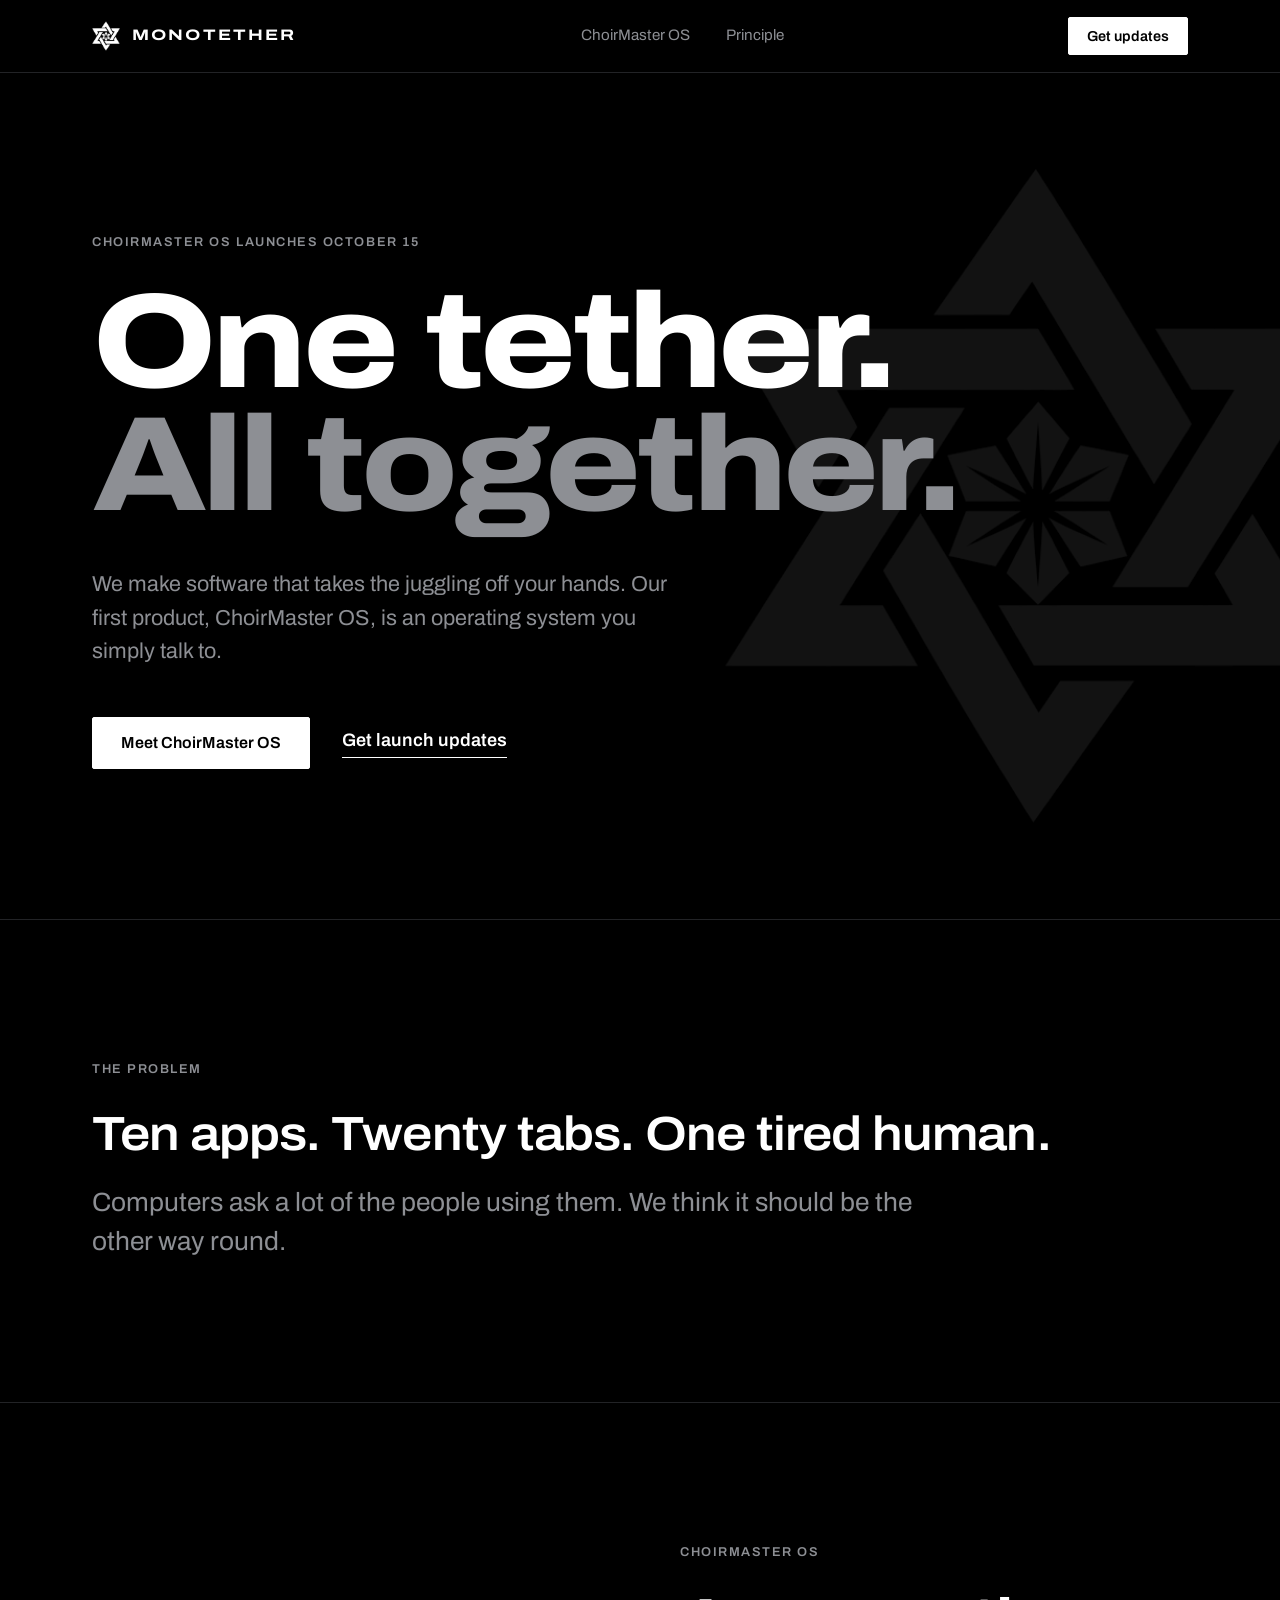
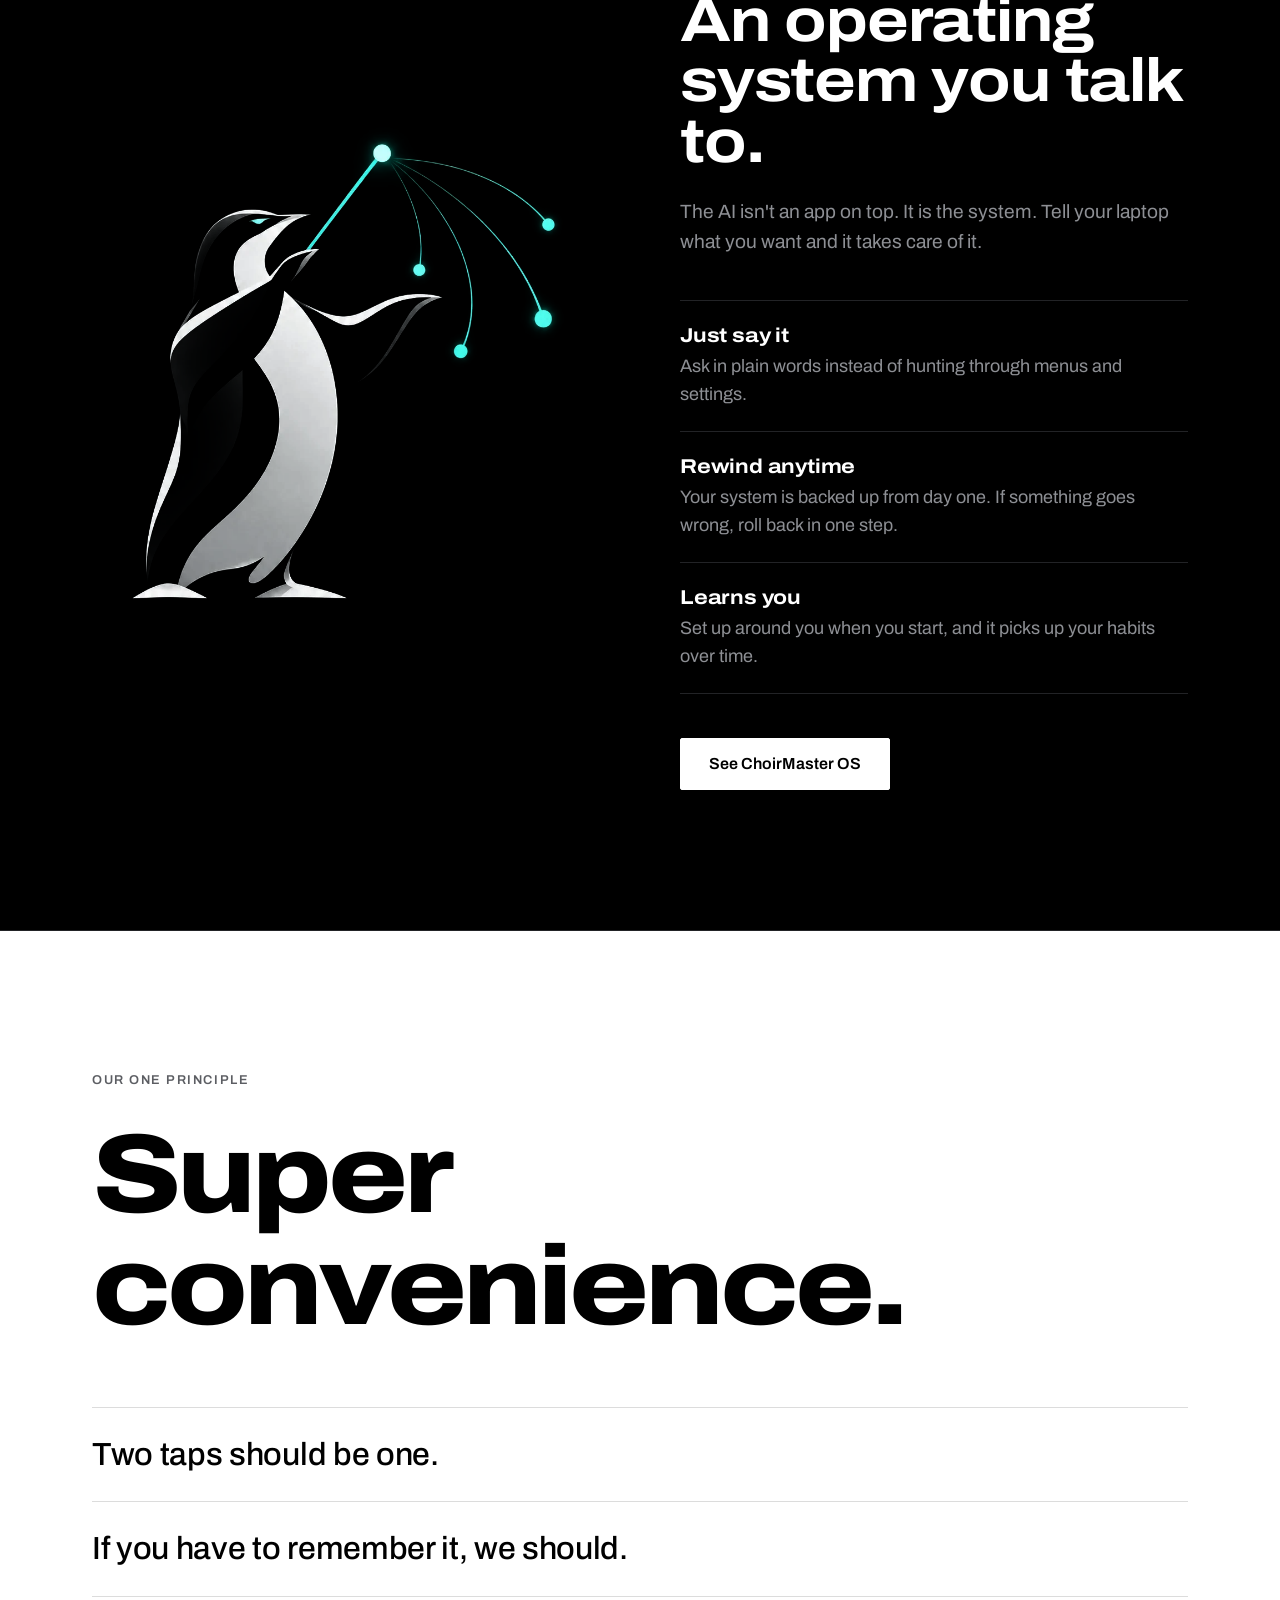
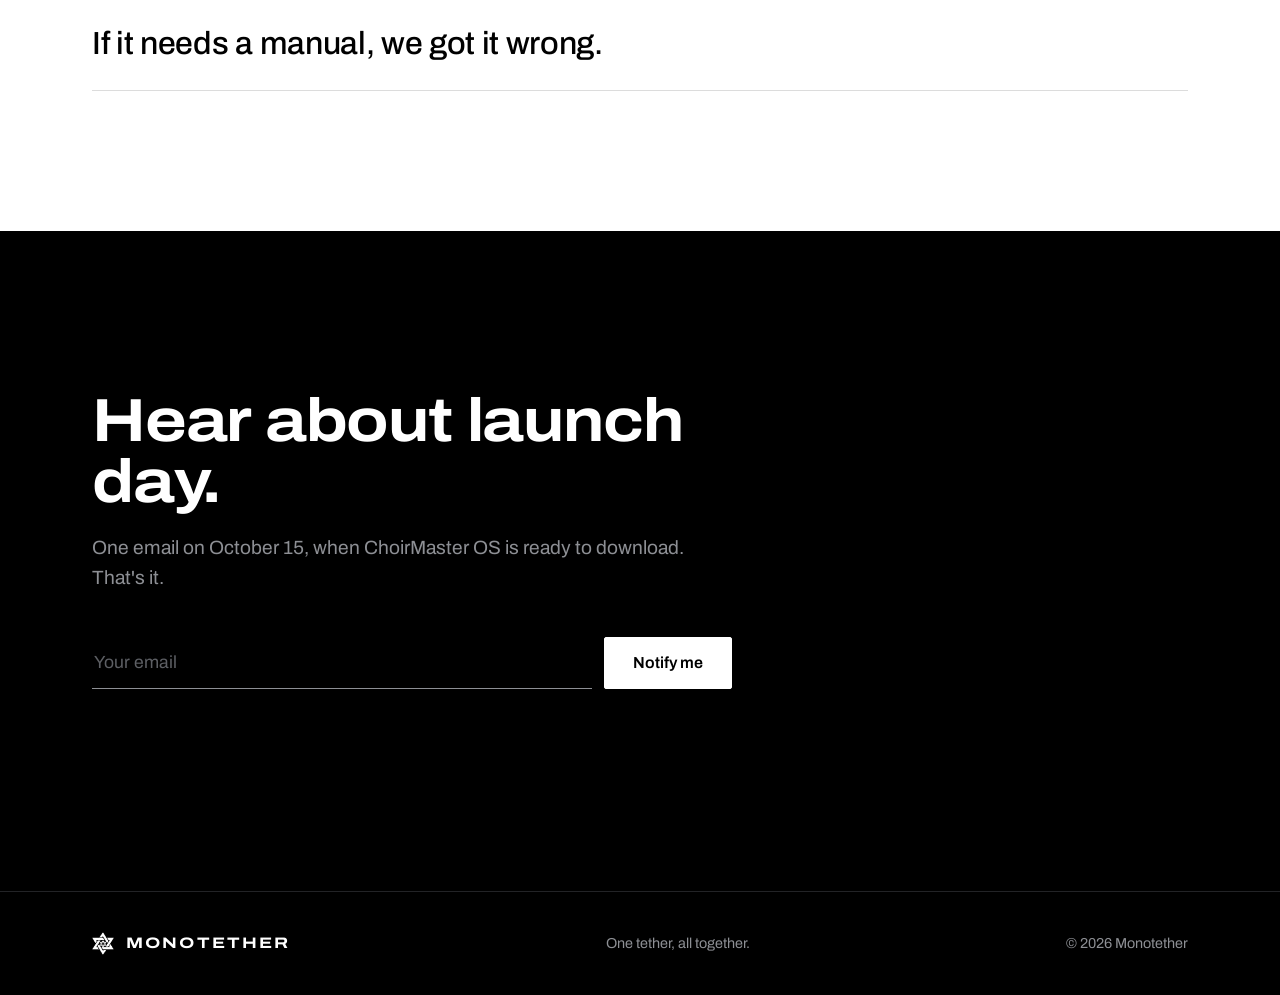
==== commit 2a2dd26b: "Restyle site: plainer, editorial look Drop the code-style labels, monospace type, grid background, g" ====
--- a/index.html
+++ b/index.html
@@ -3,11 +3,11 @@
 <head>
   <meta charset="utf-8">
   <meta name="viewport" content="width=device-width, initial-scale=1">
-  <title>Monotether — One tether, all together.</title>
-  <meta name="description" content="Monotether builds ChoirMaster OS: one place that keeps all your apps, tasks and accounts in tune, so your day just works.">
+  <title>Monotether · One tether, all together.</title>
+  <meta name="description" content="Monotether makes software that takes the juggling off your hands. Our first product, ChoirMaster OS, is an operating system you talk to. Launching October 15.">
   <meta name="theme-color" content="#000000">
-  <meta property="og:title" content="Monotether — One tether, all together.">
-  <meta property="og:description" content="ChoirMaster OS: everything you use, conducted from one place.">
+  <meta property="og:title" content="Monotether · One tether, all together.">
+  <meta property="og:description" content="ChoirMaster OS, the operating system you talk to. Launching October 15.">
   <meta property="og:image" content="https://monotether.com/assets/og.png">
   <meta property="og:url" content="https://monotether.com/">
   <link rel="canonical" href="https://monotether.com/">
@@ -17,136 +17,98 @@
   <link rel="apple-touch-icon" href="assets/apple-touch-icon.png">
   <link rel="preconnect" href="https://fonts.googleapis.com">
   <link rel="preconnect" href="https://fonts.gstatic.com" crossorigin>
-  <link href="https://fonts.googleapis.com/css2?family=Inter:wght@400;500;600&family=JetBrains+Mono:wght@400;500&family=Space+Grotesk:wght@500;600;700&display=swap" rel="stylesheet">
+  <link href="https://fonts.googleapis.com/css2?family=Archivo:wdth,wght@62..125,100..900&display=swap" rel="stylesheet">
   <link rel="stylesheet" href="styles.css">
 </head>
 <body>
 
   <header class="nav">
     <div class="wrap nav__inner">
-      <a href="#top" class="brand" aria-label="Monotether home">
+      <a href="/" class="brand" aria-label="Monotether home">
         <img src="assets/mark-white.png" alt="" width="28" height="29">
         <span>MONOTETHER</span>
       </a>
       <nav class="nav__links" aria-label="Main">
         <a href="/choirmaster">ChoirMaster OS</a>
-        <a href="#how">How it works</a>
         <a href="#principle">Principle</a>
       </nav>
-      <a href="#access" class="btn btn--small">Early access</a>
+      <a href="#access" class="btn btn--small">Get updates</a>
     </div>
   </header>
 
   <main id="top">
 
-    <!-- HERO -->
     <section class="hero">
-      <div class="grid-bg" aria-hidden="true"></div>
       <div class="wrap hero__inner">
-        <p class="eyebrow"><span class="dot"></span> ChoirMaster OS · Launching <time datetime="2026-10-15">Oct 15</time></p>
+        <p class="label">ChoirMaster OS launches October 15</p>
         <h1 class="hero__title">One tether.<br><span class="muted">All together.</span></h1>
         <p class="hero__lead">
-          Your apps, accounts, tasks and devices — finally in tune.
-          We build software that does the juggling, so you don't have to.
+          We make software that takes the juggling off your hands.
+          Our first product, ChoirMaster OS, is an operating system you simply talk to.
         </p>
         <div class="hero__cta">
-          <a href="#access" class="btn">Get early access</a>
-          <a href="/choirmaster" class="btn btn--ghost">Meet ChoirMaster OS <span aria-hidden="true">→</span></a>
+          <a href="/choirmaster" class="btn">Meet ChoirMaster OS</a>
+          <a href="#access" class="link">Get launch updates</a>
         </div>
       </div>
       <img class="hero__mark" src="assets/mark-white.png" alt="" aria-hidden="true" width="612" height="641">
     </section>
 
-    <!-- PROBLEM -->
-    <section class="band">
-      <div class="wrap band__inner">
+    <section class="section">
+      <div class="wrap">
         <p class="label">The problem</p>
-        <p class="band__text">
-          Ten apps. Twenty tabs. One tired human.<br>
-          <span class="muted">Your tools don't talk to each other — so you end up doing the talking.</span>
+        <p class="statement">
+          Ten apps. Twenty tabs. One tired human.
+          <span class="muted">Computers ask a lot of the people using them. We think it should be the other way round.</span>
         </p>
       </div>
     </section>
 
-    <!-- PRODUCT -->
-    <section id="choirmaster" class="product">
-      <div class="wrap product__inner">
-        <div class="product__art">
-          <img src="assets/choirmaster-penguin.webp" alt="The ChoirMaster penguin conducting glowing connected nodes" width="829" height="895" loading="lazy">
+    <section id="choirmaster" class="section">
+      <div class="wrap split">
+        <div class="split__art">
+          <img src="assets/choirmaster-penguin.webp" alt="The ChoirMaster penguin, conducting" width="829" height="895" loading="lazy">
         </div>
-        <div class="product__copy">
-          <p class="label">The product</p>
-          <h2>ChoirMaster OS</h2>
-          <p class="lead">The operating system you talk to. AI isn't an app on top — it <em>is</em> the system. Tell your laptop what you want, and it handles the rest.</p>
-
-          <ul class="features">
-            <li>
-              <span class="features__num">01</span>
-              <div><h3>Just say it</h3><p>No menus, no settings hunts. Ask in plain words and your system does it.</p></div>
-            </li>
-            <li>
-              <span class="features__num">02</span>
-              <div><h3>Rewind anytime</h3><p>A snapshot of your system from day one. If anything goes wrong, roll back in one step.</p></div>
-            </li>
-            <li>
-              <span class="features__num">03</span>
-              <div><h3>Learns you</h3><p>Shaped around you from the first setup, and it picks up your habits and pain points over time.</p></div>
-            </li>
+        <div>
+          <p class="label">ChoirMaster OS</p>
+          <h2>An operating system you talk to.</h2>
+          <p class="lead">The AI isn't an app on top. It is the system. Tell your laptop what you want and it takes care of it.</p>
+          <ul class="rows">
+            <li><h3>Just say it</h3><p>Ask in plain words instead of hunting through menus and settings.</p></li>
+            <li><h3>Rewind anytime</h3><p>Your system is backed up from day one. If something goes wrong, roll back in one step.</p></li>
+            <li><h3>Learns you</h3><p>Set up around you when you start, and it picks up your habits over time.</p></li>
           </ul>
-          <a href="/choirmaster" class="btn btn--ghost product__more">Explore ChoirMaster OS <span aria-hidden="true">→</span></a>
+          <a href="/choirmaster" class="btn">See ChoirMaster OS</a>
         </div>
       </div>
     </section>
 
-    <!-- HOW -->
-    <section id="how" class="how">
-      <div class="wrap">
-        <p class="label">How it works</p>
-        <h2 class="section-title">Three steps. Then just talk.</h2>
-        <ol class="steps">
-          <li>
-            <span class="steps__tag">Install</span>
-            <p>Download ChoirMaster OS for your laptop and install it.</p>
-          </li>
-          <li>
-            <span class="steps__tag">Introduce</span>
-            <p>A short onboarding tells your system who you are and how you work.</p>
-          </li>
-          <li>
-            <span class="steps__tag">Talk</span>
-            <p>Ask for what you need. It learns as you go — you get your time back.</p>
-          </li>
-        </ol>
-      </div>
-    </section>
-
-    <!-- PRINCIPLE -->
-    <section id="principle" class="principle">
+    <section id="principle" class="paper">
       <div class="wrap">
         <p class="label">Our one principle</p>
-        <h2 class="principle__title">Super convenience.</h2>
+        <h2 class="paper__title">Super convenience.</h2>
         <div class="rules">
-          <p><span class="accent">If</span> it takes two taps, it should take one.</p>
-          <p><span class="accent">If</span> you have to remember it, we should.</p>
-          <p><span class="accent">If</span> it needs a manual, we failed.</p>
+          <p>Two taps should be one.</p>
+          <p>If you have to remember it, we should.</p>
+          <p>If it needs a manual, we got it wrong.</p>
         </div>
       </div>
     </section>
 
-    <!-- CTA -->
     <section id="access" class="access">
-      <div class="wrap access__inner">
-        <img src="assets/mark-white.png" alt="" class="access__mark" width="72" height="75" loading="lazy">
-        <h2>Join the choir early.</h2>
-        <p class="lead">ChoirMaster OS launches <time datetime="2026-10-15">October 15</time>. Get in first — one email on launch day, nothing else.</p>
-        <form class="signup" id="signup" action="https://formspree.io/f/mjykjoln" method="POST">
-          <label for="email" class="sr-only">Email address</label>
-          <input id="email" name="email" type="email" required placeholder="you@email.com" autocomplete="email">
-          <input type="hidden" name="_subject" value="New ChoirMaster OS early access signup">
-          <input type="text" name="_gotcha" class="hp" tabindex="-1" autocomplete="off" aria-hidden="true">
-          <button type="submit" class="btn">Request access</button>
-        </form>
-        <p class="signup__note" id="signup-note" role="status"></p>
+      <div class="wrap">
+        <div class="access__inner">
+          <h2>Hear about launch day.</h2>
+          <p class="lead">One email on October 15, when ChoirMaster OS is ready to download. That's it.</p>
+          <form class="signup" id="signup" action="https://formspree.io/f/mjykjoln" method="POST">
+            <label for="email" class="sr-only">Email address</label>
+            <input id="email" name="email" type="email" required placeholder="Your email" autocomplete="email">
+            <input type="hidden" name="_subject" value="New ChoirMaster OS early access signup">
+            <input type="text" name="_gotcha" class="hp" tabindex="-1" autocomplete="off" aria-hidden="true">
+            <button type="submit" class="btn">Notify me</button>
+          </form>
+          <p class="signup__note" id="signup-note" role="status"></p>
+        </div>
       </div>
     </section>
 
@@ -154,12 +116,12 @@
 
   <footer class="footer">
     <div class="wrap footer__inner">
-      <a href="#top" class="brand">
+      <a href="/" class="brand">
         <img src="assets/mark-white.png" alt="" width="22" height="23">
         <span>MONOTETHER</span>
       </a>
-      <p class="footer__tag">One tether, all together.</p>
-      <p class="footer__copy">© <span id="year">2026</span> Monotether</p>
+      <p>One tether, all together.</p>
+      <p>© <span id="year">2026</span> Monotether</p>
     </div>
   </footer>
 
--- a/styles.css
+++ b/styles.css
@@ -1,16 +1,14 @@
-/* Monotether — black, white, one tether of teal. */
+/* Monotether: black, white, and very little else. */
 :root {
   --black: #000;
-  --ink: #0a0a0b;
-  --line: #1c1d1f;
   --white: #fff;
-  --grey: #9a9ca1;
+  --grey: #8d8f94;
+  --line: #222326;
+  --paper-line: #dcdcdc;
+  --paper-grey: #5c5e63;
   --accent: #2ee6d6;
-  --radius: 999px;
-  --wrap: 1120px;
-  --display: "Space Grotesk", system-ui, sans-serif;
-  --body: "Inter", system-ui, -apple-system, "Segoe UI", sans-serif;
-  --mono: "JetBrains Mono", ui-monospace, monospace;
+  --wrap: 1160px;
+  --font: "Archivo", "Helvetica Neue", Arial, sans-serif;
 }
 
 * { box-sizing: border-box; margin: 0; padding: 0; }
@@ -18,83 +16,70 @@
 body {
   background: var(--black);
   color: var(--white);
-  font-family: var(--body);
-  font-size: 17px;
-  line-height: 1.6;
+  font-family: var(--font);
+  font-size: 18px;
+  line-height: 1.55;
   -webkit-font-smoothing: antialiased;
   overflow-x: hidden;
 }
 img { display: block; max-width: 100%; height: auto; }
 a { color: inherit; text-decoration: none; }
-::selection { background: var(--accent); color: var(--black); }
-
-.wrap { width: 100%; max-width: var(--wrap); margin: 0 auto; padding: 0 24px; }
+::selection { background: var(--white); color: var(--black); }
+:focus-visible { outline: 2px solid var(--accent); outline-offset: 3px; }
+
+.wrap { width: 100%; max-width: var(--wrap); margin: 0 auto; padding: 0 32px; }
 .muted { color: var(--grey); }
-.accent { color: var(--accent); }
 .sr-only { position: absolute; width: 1px; height: 1px; overflow: hidden; clip: rect(0 0 0 0); }
-
-h1, h2, h3 { font-family: var(--display); font-weight: 600; letter-spacing: -0.02em; line-height: 1.05; }
-h2 { font-size: clamp(2rem, 4.5vw, 3.25rem); }
-h3 { font-size: 1.15rem; letter-spacing: -0.01em; }
-.lead { color: var(--grey); font-size: 1.125rem; max-width: 34em; }
-
-.label, .eyebrow {
-  font-family: var(--mono);
-  font-size: 0.78rem;
-  letter-spacing: 0.14em;
+.hp { position: absolute; left: -9999px; width: 1px; height: 1px; opacity: 0; }
+
+h1, h2, h3 { font-stretch: 115%; font-weight: 700; letter-spacing: -0.02em; line-height: 1; }
+h2 { font-size: clamp(2.2rem, 5vw, 3.8rem); }
+h3 { font-size: 1.25rem; letter-spacing: -0.01em; line-height: 1.2; }
+
+.label {
+  font-size: .8rem;
+  font-weight: 600;
+  letter-spacing: .12em;
   text-transform: uppercase;
   color: var(--grey);
-  margin-bottom: 20px;
-}
-.label::before { content: "// "; color: var(--accent); }
+  margin-bottom: 28px;
+}
+.lead { color: var(--grey); font-size: 1.2rem; max-width: 32em; }
 
 /* Buttons */
 .btn {
-  display: inline-flex; align-items: center; gap: 8px;
+  display: inline-block;
   background: var(--white); color: var(--black);
-  font-weight: 600; font-size: 0.95rem;
-  padding: 14px 24px; border-radius: var(--radius);
+  font: 600 1rem/1 var(--font);
+  padding: 17px 28px;
   border: 1px solid var(--white);
-  cursor: pointer; font-family: var(--body);
-  transition: background .2s, color .2s, border-color .2s, transform .2s;
-}
-.btn:hover { background: var(--accent); border-color: var(--accent); transform: translateY(-1px); }
-.btn:focus-visible, a:focus-visible, input:focus-visible { outline: 2px solid var(--accent); outline-offset: 3px; }
-.btn--ghost { background: transparent; color: var(--white); border-color: var(--line); }
-.btn--ghost:hover { background: transparent; border-color: var(--white); color: var(--white); }
-.btn--small { padding: 9px 18px; font-size: 0.875rem; }
+  border-radius: 2px;
+  cursor: pointer;
+  transition: background .15s, color .15s;
+}
+.btn:hover { background: var(--black); color: var(--white); }
+.btn--small { padding: 11px 18px; font-size: .9rem; }
+.link {
+  font-weight: 600;
+  border-bottom: 1px solid currentColor;
+  padding-bottom: 2px;
+  transition: color .15s;
+}
+.link:hover { color: var(--grey); }
 
 /* Nav */
-.nav {
-  position: sticky; top: 0; z-index: 10;
-  background: rgba(0,0,0,.72);
-  backdrop-filter: blur(12px); -webkit-backdrop-filter: blur(12px);
-  border-bottom: 1px solid var(--line);
-}
-.nav__inner { display: flex; align-items: center; justify-content: space-between; height: 68px; gap: 24px; }
-.brand { display: flex; align-items: center; gap: 10px; font-family: var(--display); font-weight: 700; letter-spacing: 0.16em; font-size: 0.95rem; }
-.nav__links { display: flex; gap: 32px; font-size: 0.9rem; color: var(--grey); }
+.nav { position: sticky; top: 0; z-index: 10; background: var(--black); border-bottom: 1px solid var(--line); }
+.nav__inner { display: flex; align-items: center; justify-content: space-between; height: 72px; gap: 24px; }
+.brand { display: flex; align-items: center; gap: 12px; font-weight: 700; font-stretch: 125%; letter-spacing: .14em; font-size: .95rem; }
+.nav__links { display: flex; gap: 36px; font-size: .95rem; color: var(--grey); }
 .nav__links a:hover { color: var(--white); }
 
 /* Hero */
-.hero { position: relative; min-height: calc(100vh - 68px); display: flex; align-items: center; overflow: hidden; padding: 96px 0; }
-.grid-bg {
-  position: absolute; inset: 0;
-  background-image:
-    linear-gradient(var(--line) 1px, transparent 1px),
-    linear-gradient(90deg, var(--line) 1px, transparent 1px);
-  background-size: 64px 64px;
-  mask-image: radial-gradient(ellipse at 30% 50%, #000 10%, transparent 70%);
-  -webkit-mask-image: radial-gradient(ellipse at 30% 50%, #000 10%, transparent 70%);
-  opacity: .6;
-}
+.hero { position: relative; overflow: hidden; padding: 160px 0 150px; border-bottom: 1px solid var(--line); }
 .hero__inner { position: relative; z-index: 1; }
-.eyebrow { display: inline-flex; align-items: center; gap: 10px; border: 1px solid var(--line); border-radius: var(--radius); padding: 6px 14px; margin-bottom: 32px; }
-.dot { width: 7px; height: 7px; border-radius: 50%; background: var(--accent); box-shadow: 0 0 12px var(--accent); animation: pulse 2.4s ease-in-out infinite; }
-@keyframes pulse { 50% { opacity: .35; } }
-.hero__title { font-size: clamp(3.2rem, 10vw, 7.5rem); font-weight: 700; letter-spacing: -0.045em; line-height: .95; margin-bottom: 32px; }
-.hero__lead { font-size: clamp(1.1rem, 2vw, 1.3rem); color: var(--grey); max-width: 30em; margin-bottom: 40px; }
-.hero__cta { display: flex; flex-wrap: wrap; gap: 12px; }
+.hero__title { font-size: clamp(3.4rem, 10.5vw, 8.5rem); font-weight: 800; letter-spacing: -0.035em; line-height: .92; margin-bottom: 40px; }
+.hero__lead { font-size: clamp(1.15rem, 2vw, 1.35rem); color: var(--grey); max-width: 28em; margin-bottom: 48px; }
+.hero__cta { display: flex; flex-wrap: wrap; align-items: center; gap: 32px; }
 .hero__mark {
   position: absolute; right: -6%; top: 50%; transform: translateY(-50%);
   width: min(52vw, 640px); opacity: .07; pointer-events: none;
@@ -102,138 +87,113 @@
 }
 @keyframes spin { to { transform: translateY(-50%) rotate(360deg); } }
 
-/* Problem band */
-.band { border-top: 1px solid var(--line); border-bottom: 1px solid var(--line); padding: 96px 0; }
-.band__text { font-family: var(--display); font-size: clamp(1.6rem, 3.6vw, 2.6rem); line-height: 1.2; letter-spacing: -0.02em; max-width: 22em; }
-.band__text .muted { font-size: .7em; display: inline-block; margin-top: 12px; }
-
-/* Product */
-.product { padding: 128px 0; }
-.product__inner { display: grid; grid-template-columns: 1fr 1.1fr; gap: 64px; align-items: center; }
-.product__art { position: relative; }
-.product__art::before {
-  content: ""; position: absolute; inset: 15% 10%;
-  background: radial-gradient(circle, rgba(46,230,214,.14), transparent 65%);
-  filter: blur(20px);
-}
-.product__art img { position: relative; width: 100%; max-width: 480px; margin: 0 auto; }
-.product__copy h2 { margin-bottom: 16px; }
-.features { list-style: none; margin-top: 40px; border-top: 1px solid var(--line); }
-.features li { display: flex; gap: 20px; padding: 22px 0; border-bottom: 1px solid var(--line); }
-.features__num { font-family: var(--mono); font-size: .8rem; color: var(--accent); padding-top: 3px; }
-.features h3 { margin-bottom: 4px; }
-.features p { color: var(--grey); font-size: .98rem; }
-
-/* How */
-.how { padding: 128px 0; border-top: 1px solid var(--line); }
-.section-title { margin-bottom: 56px; max-width: 14em; }
-.steps { list-style: none; display: grid; grid-template-columns: repeat(3, 1fr); gap: 1px; background: var(--line); border: 1px solid var(--line); counter-reset: step; }
-.steps li { background: var(--black); padding: 36px 32px 44px; counter-increment: step; transition: background .3s; }
-.steps li:hover { background: var(--ink); }
-.steps li::before { content: "0" counter(step); display: block; font-family: var(--mono); font-size: .8rem; color: var(--grey); margin-bottom: 40px; }
-.steps__tag { display: block; font-family: var(--display); font-size: 1.6rem; font-weight: 600; margin-bottom: 10px; }
-.steps li:hover .steps__tag { color: var(--accent); }
+/* Generic section */
+.section { padding: 140px 0; border-bottom: 1px solid var(--line); }
+.section-title { margin-bottom: 72px; max-width: 13em; }
+
+/* Statement band */
+.statement { font-size: clamp(1.8rem, 4vw, 3rem); font-weight: 600; font-stretch: 110%; line-height: 1.15; letter-spacing: -0.02em; max-width: 20em; }
+.statement .muted { display: block; margin-top: 20px; font-size: .55em; font-weight: 400; font-stretch: 100%; line-height: 1.5; letter-spacing: 0; max-width: 32em; }
+
+/* Product split (home) */
+.split { display: grid; grid-template-columns: 1fr 1fr; gap: 80px; align-items: center; }
+.split__art img { width: 100%; max-width: 460px; margin: 0 auto; }
+.split h2 { margin-bottom: 24px; }
+
+/* Plain lists with rules */
+.rows { list-style: none; margin-top: 44px; border-top: 1px solid var(--line); }
+.rows li { padding: 22px 0; border-bottom: 1px solid var(--line); }
+.rows h3 { margin-bottom: 6px; }
+.rows p { color: var(--grey); }
+.split .btn { margin-top: 44px; }
+
+/* Two-column text blocks */
+.cols { display: grid; grid-template-columns: repeat(2, 1fr); gap: 56px 80px; }
+.cols > div { border-top: 1px solid var(--white); padding-top: 24px; }
+.cols h3 { font-size: 1.6rem; margin-bottom: 12px; }
+.cols p { color: var(--grey); max-width: 28em; }
+
+/* Spoken examples (ChoirMaster) */
+.said { border-top: 1px solid var(--line); }
+.said__row { display: grid; grid-template-columns: 1.4fr 1fr; gap: 40px; padding: 36px 0; border-bottom: 1px solid var(--line); align-items: baseline; }
+.said__you { font-size: clamp(1.5rem, 3.2vw, 2.4rem); font-weight: 600; font-stretch: 110%; letter-spacing: -0.02em; line-height: 1.15; }
+.said__os { color: var(--grey); font-size: 1.1rem; }
+
+/* Numbered steps */
+.steps { list-style: none; counter-reset: step; display: grid; grid-template-columns: repeat(3, 1fr); gap: 56px; }
+.steps li { counter-increment: step; border-top: 1px solid var(--white); padding-top: 24px; }
+.steps li::before { content: counter(step) "."; display: block; font-size: .95rem; color: var(--grey); margin-bottom: 20px; }
+.steps h3 { font-size: 1.6rem; margin-bottom: 10px; }
 .steps p { color: var(--grey); }
 
-/* Principle */
-.principle { padding: 128px 0; background: var(--white); color: var(--black); }
-.principle .label { color: #55575c; }
-.principle__title { font-size: clamp(3rem, 9vw, 6.5rem); font-weight: 700; letter-spacing: -0.045em; margin-bottom: 48px; }
-.rules { display: grid; gap: 4px; }
-.rules p { font-family: var(--display); font-size: clamp(1.3rem, 2.8vw, 2rem); letter-spacing: -0.01em; padding: 18px 0; border-top: 1px solid #e3e3e3; }
-.rules .accent { color: #00a89a; }
-
-/* Access */
-.access { padding: 144px 0; text-align: center; }
-.access__inner { display: flex; flex-direction: column; align-items: center; }
-.access__mark { width: 72px; margin-bottom: 32px; }
-.access h2 { margin-bottom: 16px; }
-.access .lead { margin: 0 auto 36px; }
-.signup { display: flex; gap: 8px; width: 100%; max-width: 460px; padding: 6px; border: 1px solid var(--line); border-radius: var(--radius); background: var(--ink); }
-.signup input { flex: 1; min-width: 0; background: transparent; border: 0; color: var(--white); font: inherit; font-size: .95rem; padding: 0 16px; }
+/* Downloads */
+.table { border-top: 1px solid var(--white); }
+.table__row { display: grid; grid-template-columns: 1.2fr 1.6fr auto; gap: 32px; align-items: center; padding: 28px 0; border-bottom: 1px solid var(--line); }
+.table__row h3 { font-size: 1.5rem; }
+.table__row small { display: block; margin-top: 6px; font-size: .85rem; color: var(--grey); letter-spacing: .04em; }
+.table__row p { color: var(--grey); }
+.table__status { font-size: .95rem; font-weight: 600; color: var(--grey); }
+.table__note { margin-top: 32px; color: var(--grey); }
+.table__note a { color: var(--white); }
+
+/* White section */
+.paper { background: var(--white); color: var(--black); padding: 140px 0; }
+.paper .label { color: var(--paper-grey); }
+.paper__title { font-size: clamp(3.2rem, 9vw, 7rem); font-weight: 800; letter-spacing: -0.035em; margin-bottom: 64px; }
+.rules p { font-size: clamp(1.3rem, 2.8vw, 2rem); font-weight: 500; letter-spacing: -0.01em; padding: 22px 0; border-top: 1px solid var(--paper-line); }
+.rules p:last-child { border-bottom: 1px solid var(--paper-line); }
+
+.plans { display: grid; grid-template-columns: repeat(2, 1fr); gap: 80px; }
+.plan { border-top: 2px solid var(--black); padding-top: 24px; }
+.plan__name { font-size: .8rem; font-weight: 600; letter-spacing: .12em; text-transform: uppercase; color: var(--paper-grey); }
+.plan__price { font-size: 3rem; font-weight: 800; font-stretch: 115%; letter-spacing: -0.03em; margin: 8px 0 24px; }
+.plan ul { list-style: none; }
+.plan li { padding: 12px 0; border-bottom: 1px solid var(--paper-line); }
+.plan__note { margin-top: 20px; color: var(--paper-grey); font-size: .95rem; }
+.plan--later .plan__price { color: var(--paper-grey); }
+
+/* Signup */
+.access { padding: 160px 0; }
+.access__inner { max-width: 640px; }
+.access__art { width: 120px; margin-bottom: 40px; }
+.access h2 { margin-bottom: 20px; }
+.access .lead { margin-bottom: 44px; }
+.signup { display: flex; gap: 12px; }
+.signup input {
+  flex: 1; min-width: 0;
+  background: transparent; color: var(--white);
+  border: 0; border-bottom: 1px solid var(--grey);
+  font: 400 1.1rem var(--font);
+  padding: 14px 2px;
+}
 .signup input::placeholder { color: #5d5f64; }
-.signup input:focus-visible { outline: none; }
-.signup:focus-within { border-color: var(--grey); }
-.hp { position: absolute; left: -9999px; width: 1px; height: 1px; opacity: 0; }
-.signup .btn:disabled { opacity: .6; cursor: wait; transform: none; }
-.signup__note { min-height: 1.6em; margin-top: 16px; font-family: var(--mono); font-size: .8rem; color: var(--accent); }
+.signup input:focus { outline: none; border-bottom-color: var(--white); }
+.signup input[aria-invalid="true"] { border-bottom-color: #ff6b6b; }
+.signup .btn:disabled { opacity: .6; cursor: wait; }
+.signup__note { min-height: 1.6em; margin-top: 18px; font-size: .95rem; color: var(--grey); }
 
 /* Footer */
-.footer { border-top: 1px solid var(--line); padding: 36px 0; }
+.footer { border-top: 1px solid var(--line); padding: 40px 0; }
 .footer__inner { display: flex; align-items: center; justify-content: space-between; gap: 16px; flex-wrap: wrap; }
-.footer__tag, .footer__copy { font-family: var(--mono); font-size: .78rem; color: var(--grey); }
-
-/* ---------- ChoirMaster OS page ---------- */
-.product__more { margin-top: 32px; }
-
-.cm-hero__inner { position: relative; z-index: 1; display: grid; grid-template-columns: 1.1fr 1fr; gap: 56px; align-items: center; }
-.cm-hero__title { font-size: clamp(2.8rem, 7vw, 5.5rem); }
-.cm-hero__free { margin-top: 20px; font-family: var(--mono); font-size: .8rem; color: var(--grey); }
-
-.chat { background: var(--ink); border: 1px solid var(--line); border-radius: 16px; overflow: hidden; box-shadow: 0 0 80px rgba(46,230,214,.06); }
-.chat__bar { display: flex; align-items: center; gap: 6px; padding: 12px 16px; border-bottom: 1px solid var(--line); }
-.chat__bar span { width: 10px; height: 10px; border-radius: 50%; background: var(--line); }
-.chat__bar em { margin-left: auto; font-style: normal; font-family: var(--mono); font-size: .72rem; color: var(--grey); }
-.chat__body { padding: 20px; display: grid; gap: 14px; font-family: var(--mono); font-size: .86rem; line-height: 1.55; }
-.chat__body b { display: block; font-weight: 500; font-size: .7rem; letter-spacing: .1em; text-transform: uppercase; margin-bottom: 2px; }
-.chat__you { color: var(--white); }
-.chat__you b { color: var(--grey); }
-.chat__os { color: #cfd1d4; padding-left: 12px; border-left: 2px solid var(--accent); }
-.chat__os b { color: var(--accent); }
-.caret { display: inline-block; width: 8px; height: 1.05em; background: var(--white); vertical-align: text-bottom; animation: blink 1s steps(1) infinite; }
-@keyframes blink { 50% { opacity: 0; } }
-.chat figcaption { padding: 0 20px 14px; font-family: var(--mono); font-size: .68rem; color: #55575c; text-align: right; }
-
-.cards { display: grid; grid-template-columns: repeat(2, 1fr); gap: 1px; background: var(--line); border: 1px solid var(--line); }
-.card { background: var(--black); padding: 36px 32px 40px; transition: background .3s; }
-.card:hover { background: var(--ink); }
-.card__num { display: block; font-family: var(--mono); font-size: .8rem; color: var(--accent); margin-bottom: 28px; }
-.card h3 { font-size: 1.5rem; margin-bottom: 10px; }
-.card p { color: var(--grey); max-width: 30em; }
-
-.downloads { display: grid; grid-template-columns: repeat(2, 1fr); gap: 16px; }
-.dl { border: 1px solid var(--line); border-radius: 16px; padding: 32px; display: flex; flex-direction: column; gap: 8px; }
-.dl__arch { font-family: var(--mono); font-size: .78rem; color: var(--accent); letter-spacing: .08em; }
-.dl h3 { font-size: 1.6rem; }
-.dl p:not(.dl__arch) { color: var(--grey); margin-bottom: 20px; }
-.dl__btn { margin-top: auto; align-self: flex-start; cursor: not-allowed; color: var(--grey); }
-.dl__btn:hover { border-color: var(--line); color: var(--grey); transform: none; }
-.dl__note { margin-top: 24px; color: var(--grey); font-size: .95rem; }
-.dl__note a { color: var(--white); border-bottom: 1px solid var(--accent); }
-
-.plans { display: grid; grid-template-columns: repeat(2, 1fr); gap: 16px; }
-.plan { border: 1px solid #e3e3e3; border-radius: 16px; padding: 32px; }
-.plan--soon { background: #f6f6f6; }
-.plan__name { font-family: var(--mono); font-size: .78rem; letter-spacing: .1em; text-transform: uppercase; color: #55575c; }
-.plan__price { font-family: var(--display); font-weight: 700; font-size: 2.4rem; letter-spacing: -0.03em; margin: 6px 0 20px; }
-.plan ul { list-style: none; display: grid; gap: 10px; }
-.plan li { padding-left: 24px; position: relative; }
-.plan li::before { content: ""; position: absolute; left: 0; top: .6em; width: 12px; height: 2px; background: #00a89a; }
-.plan__note { margin-top: 20px; font-size: .9rem; color: #55575c; }
-
-.cm-access__art { width: 140px; margin-bottom: 24px; }
-
-@media (max-width: 860px) {
-  .cm-hero__inner { grid-template-columns: 1fr; gap: 48px; }
-  .cards, .downloads, .plans { grid-template-columns: 1fr; }
-}
+.footer p { font-size: .9rem; color: var(--grey); }
 
 /* Responsive */
 @media (max-width: 860px) {
   .nav__links { display: none; }
-  .product__inner { grid-template-columns: 1fr; gap: 40px; }
-  .product__art img { max-width: 340px; }
-  .steps { grid-template-columns: 1fr; }
+  .split, .cols, .steps, .plans { grid-template-columns: 1fr; }
+  .split { gap: 56px; }
+  .split__art img { max-width: 320px; }
+  .said__row { grid-template-columns: 1fr; gap: 10px; }
+  .table__row { grid-template-columns: 1fr; gap: 8px; }
   .hero__mark { right: -30%; width: 90vw; opacity: .05; }
 }
 @media (max-width: 480px) {
   .wrap { padding: 0 16px; }
-  .hero { padding: 72px 0; min-height: auto; }
-  .band, .product, .how, .principle { padding: 88px 0; }
+  .hero { padding: 96px 0 88px; }
+  .section, .paper { padding: 96px 0; }
   .access { padding: 104px 0; }
-  .signup { flex-direction: column; border-radius: 20px; }
-  .signup input { padding: 14px 16px; }
-  .signup .btn { justify-content: center; }
+  .section-title { margin-bottom: 48px; }
+  .signup { flex-direction: column; }
 }
 @media (prefers-reduced-motion: reduce) {
   *, *::before, *::after { animation: none !important; transition: none !important; }
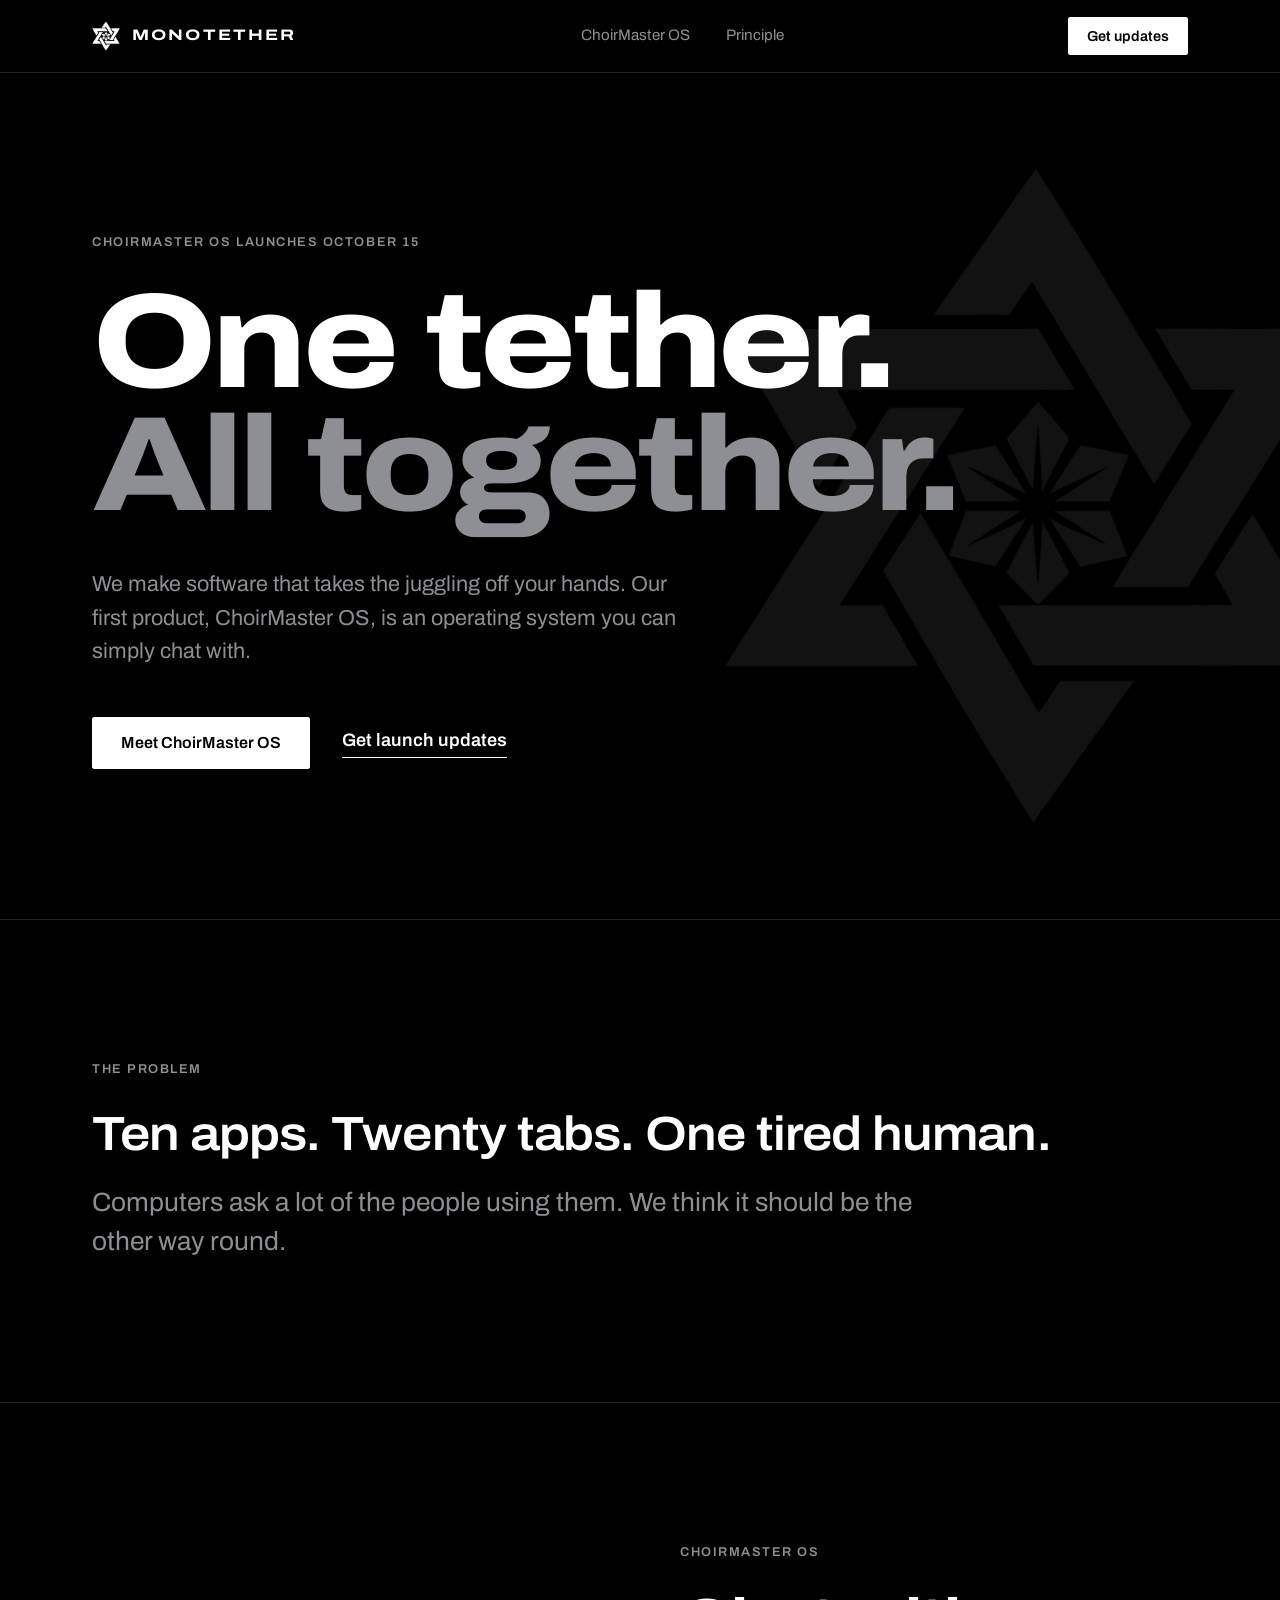
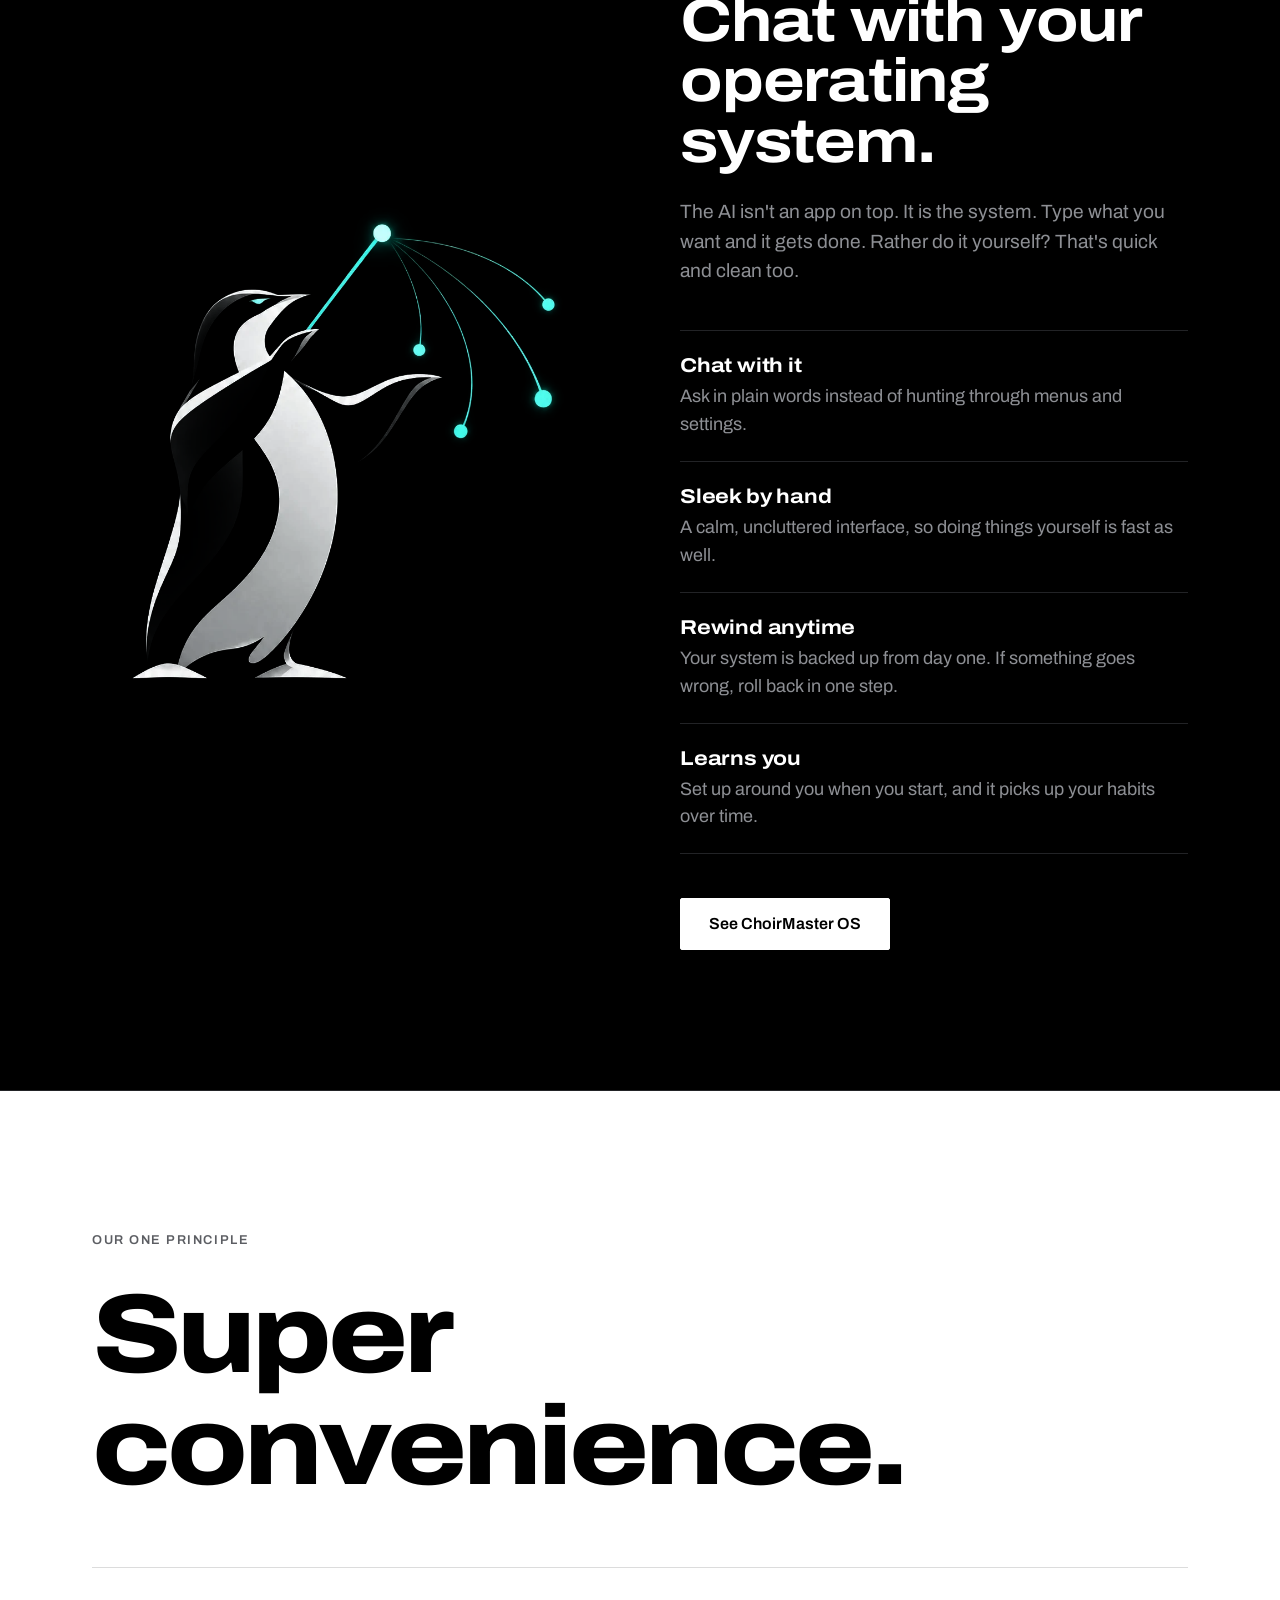
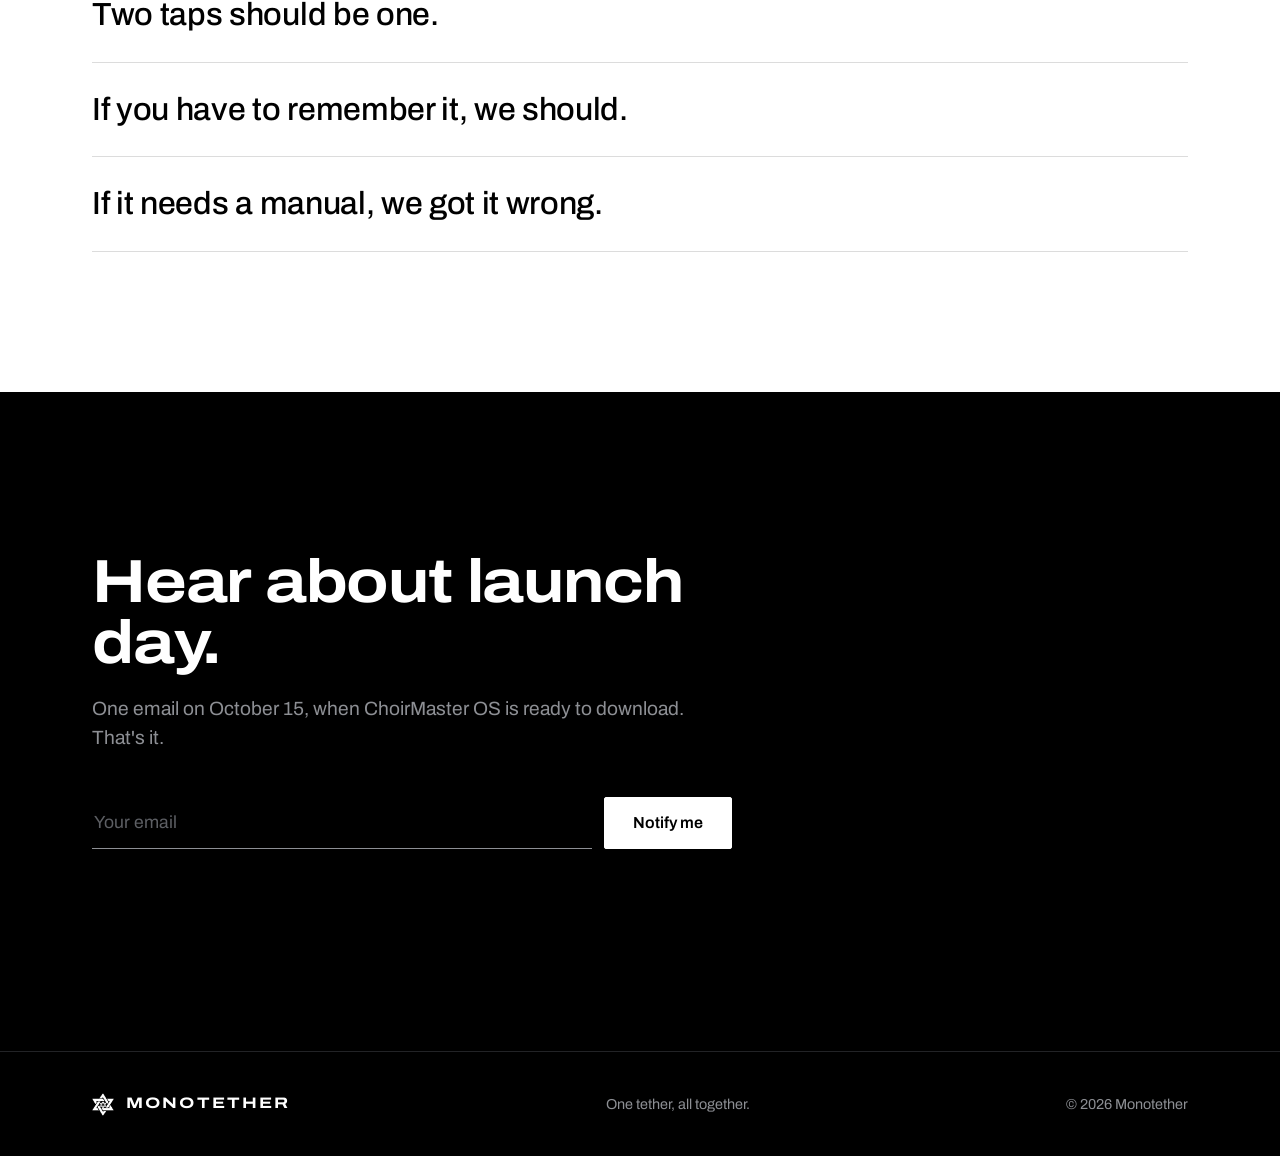
==== commit 23e57c3c: "Reframe ChoirMaster OS as chat + sleek manual use, not voice Voice commands come in a later version," ====
--- a/index.html
+++ b/index.html
@@ -4,10 +4,10 @@
   <meta charset="utf-8">
   <meta name="viewport" content="width=device-width, initial-scale=1">
   <title>Monotether · One tether, all together.</title>
-  <meta name="description" content="Monotether makes software that takes the juggling off your hands. Our first product, ChoirMaster OS, is an operating system you talk to. Launching October 15.">
+  <meta name="description" content="Monotether makes software that takes the juggling off your hands. Our first product, ChoirMaster OS, is an operating system you can chat with, and a pleasure to use by hand. Launching October 15.">
   <meta name="theme-color" content="#000000">
   <meta property="og:title" content="Monotether · One tether, all together.">
-  <meta property="og:description" content="ChoirMaster OS, the operating system you talk to. Launching October 15.">
+  <meta property="og:description" content="ChoirMaster OS: chat with your operating system. Launching October 15.">
   <meta property="og:image" content="https://monotether.com/assets/og.png">
   <meta property="og:url" content="https://monotether.com/">
   <link rel="canonical" href="https://monotether.com/">
@@ -44,7 +44,7 @@
         <h1 class="hero__title">One tether.<br><span class="muted">All together.</span></h1>
         <p class="hero__lead">
           We make software that takes the juggling off your hands.
-          Our first product, ChoirMaster OS, is an operating system you simply talk to.
+          Our first product, ChoirMaster OS, is an operating system you can simply chat with.
         </p>
         <div class="hero__cta">
           <a href="/choirmaster" class="btn">Meet ChoirMaster OS</a>
@@ -71,10 +71,11 @@
         </div>
         <div>
           <p class="label">ChoirMaster OS</p>
-          <h2>An operating system you talk to.</h2>
-          <p class="lead">The AI isn't an app on top. It is the system. Tell your laptop what you want and it takes care of it.</p>
+          <h2>Chat with your operating system.</h2>
+          <p class="lead">The AI isn't an app on top. It is the system. Type what you want and it gets done. Rather do it yourself? That's quick and clean too.</p>
           <ul class="rows">
-            <li><h3>Just say it</h3><p>Ask in plain words instead of hunting through menus and settings.</p></li>
+            <li><h3>Chat with it</h3><p>Ask in plain words instead of hunting through menus and settings.</p></li>
+            <li><h3>Sleek by hand</h3><p>A calm, uncluttered interface, so doing things yourself is fast as well.</p></li>
             <li><h3>Rewind anytime</h3><p>Your system is backed up from day one. If something goes wrong, roll back in one step.</p></li>
             <li><h3>Learns you</h3><p>Set up around you when you start, and it picks up your habits over time.</p></li>
           </ul>
--- a/styles.css
+++ b/styles.css
@@ -112,6 +112,7 @@
 .cols > div { border-top: 1px solid var(--white); padding-top: 24px; }
 .cols h3 { font-size: 1.6rem; margin-bottom: 12px; }
 .cols p { color: var(--grey); max-width: 28em; }
+.footnote { margin-top: 56px; color: var(--grey); font-size: .95rem; }
 
 /* Spoken examples (ChoirMaster) */
 .said { border-top: 1px solid var(--line); }
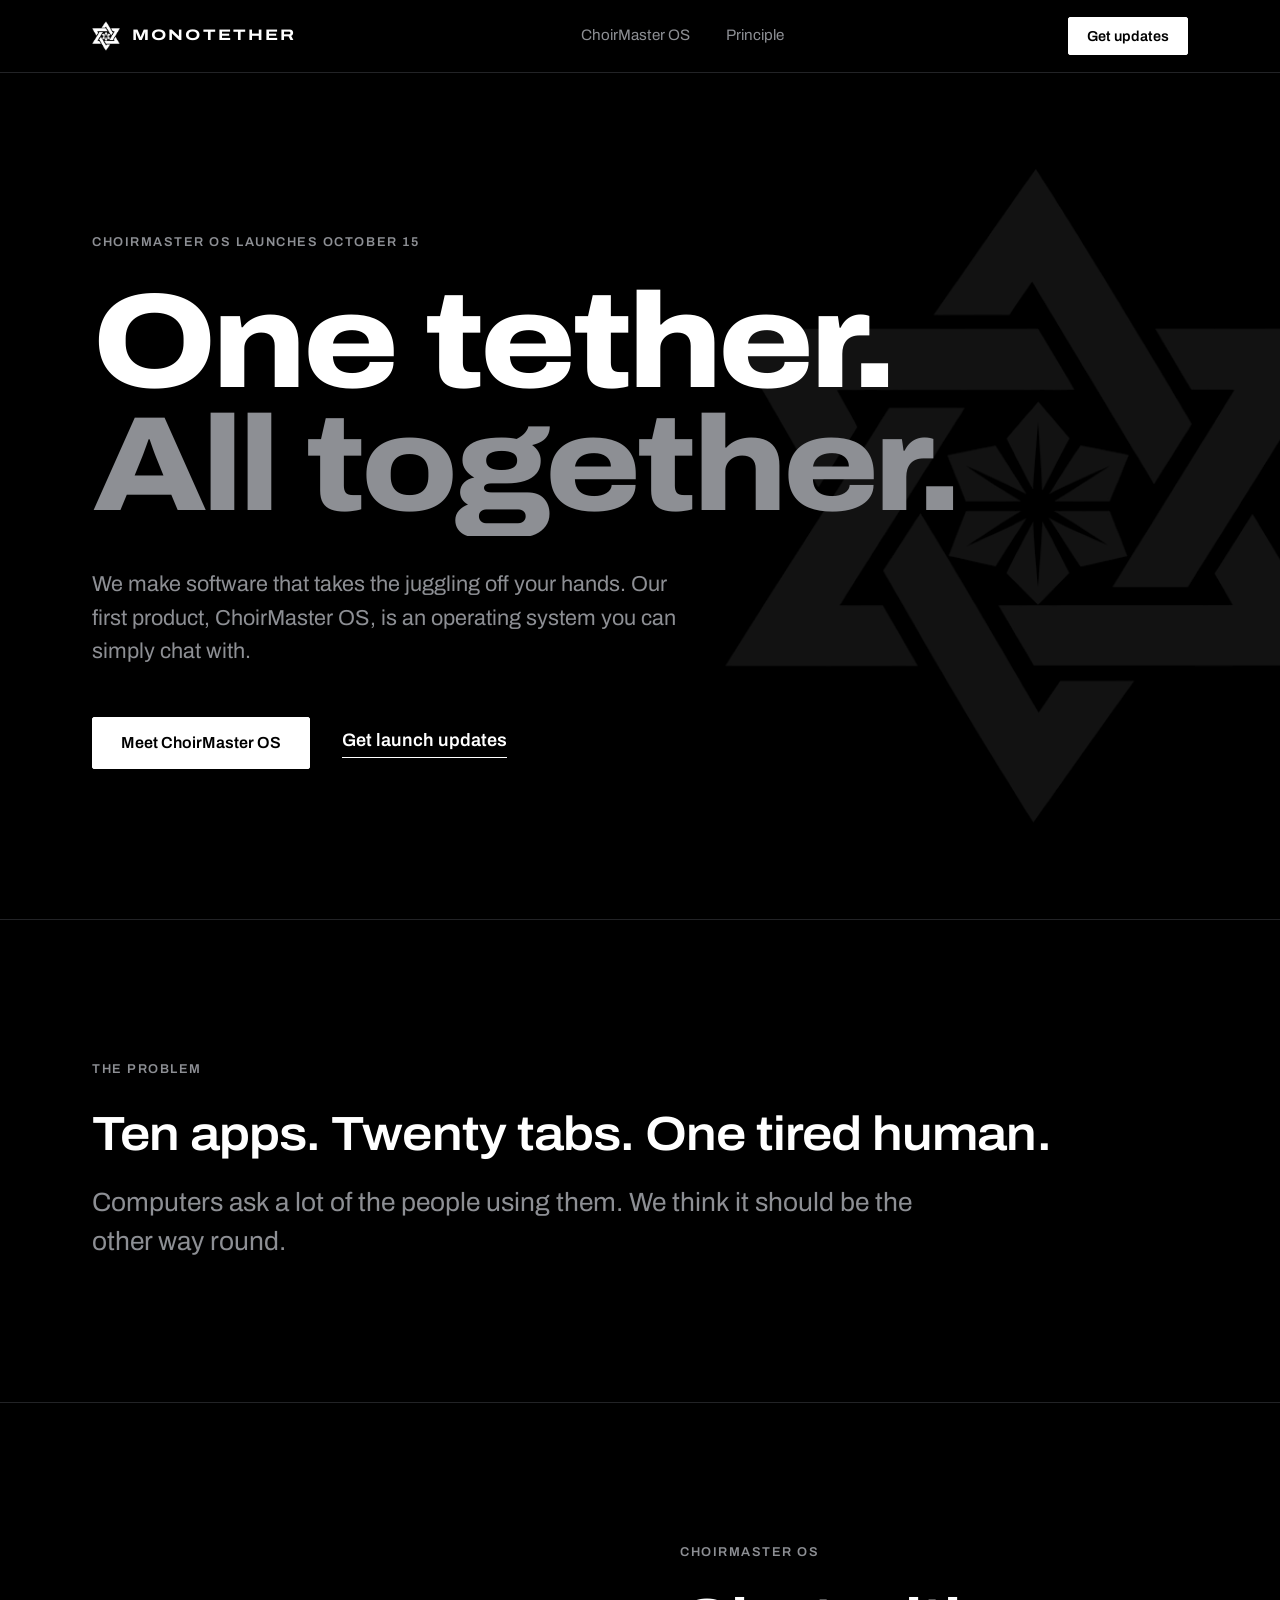
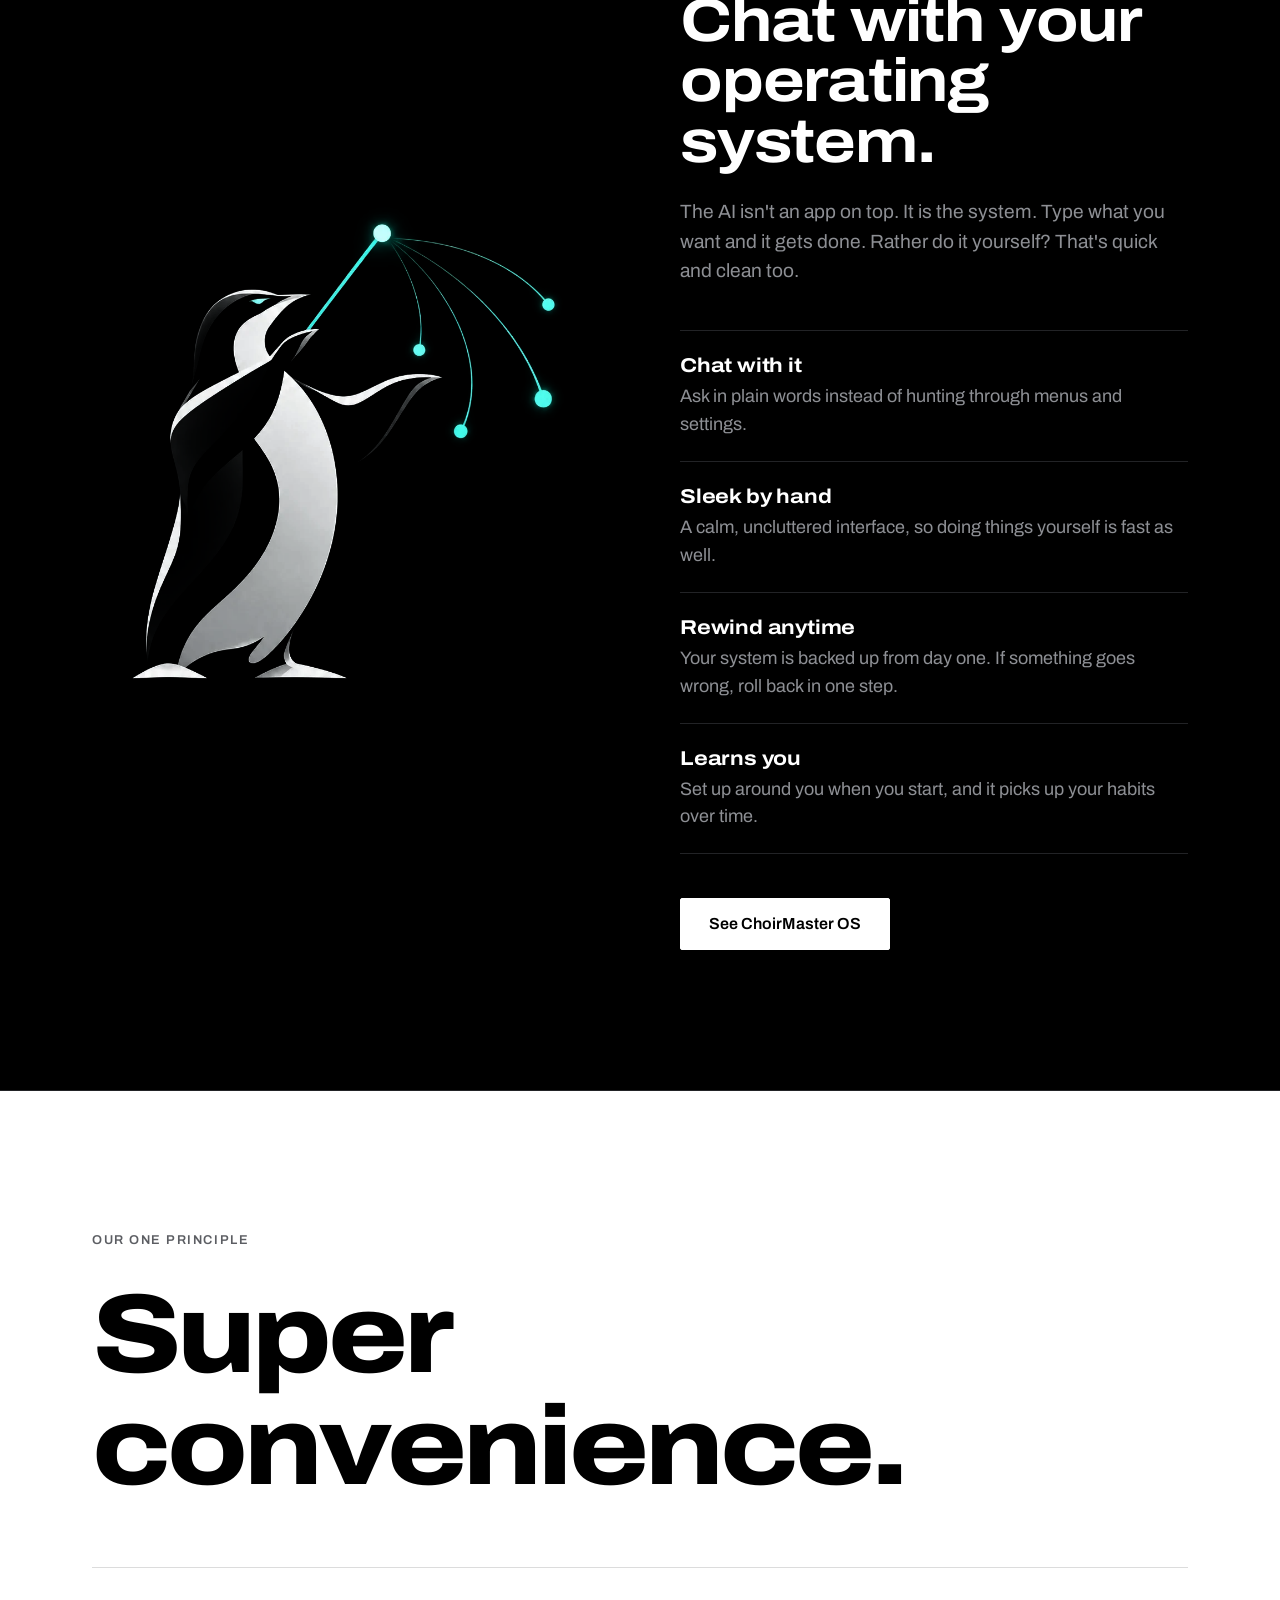
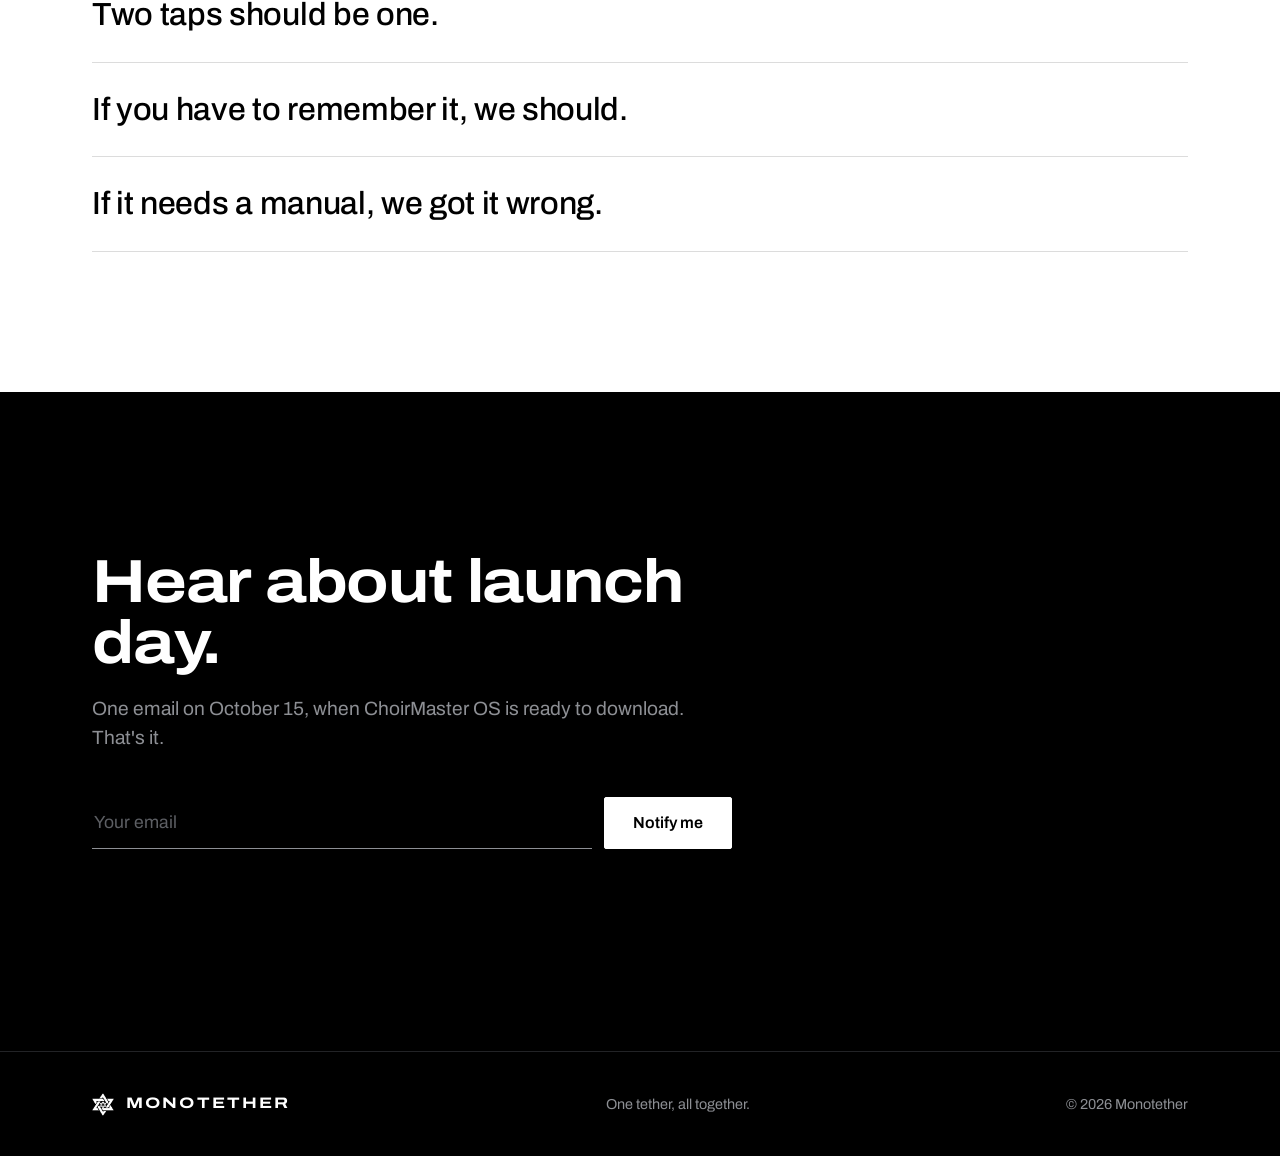
==== commit b2475c8d: "Add fluid hero background and Framer-style motion - WebGL monochrome fluid behind each hero, driftin" ====
--- a/index.html
+++ b/index.html
@@ -6,6 +6,7 @@
   <title>Monotether · One tether, all together.</title>
   <meta name="description" content="Monotether makes software that takes the juggling off your hands. Our first product, ChoirMaster OS, is an operating system you can chat with, and a pleasure to use by hand. Launching October 15.">
   <meta name="theme-color" content="#000000">
+  <script>document.documentElement.classList.add('js')</script>
   <meta property="og:title" content="Monotether · One tether, all together.">
   <meta property="og:description" content="ChoirMaster OS: chat with your operating system. Launching October 15.">
   <meta property="og:image" content="https://monotether.com/assets/og.png">
--- a/styles.css
+++ b/styles.css
@@ -8,6 +8,7 @@
   --paper-grey: #5c5e63;
   --accent: #2ee6d6;
   --wrap: 1160px;
+  --ease: cubic-bezier(.16, 1, .3, 1);
   --font: "Archivo", "Helvetica Neue", Arial, sans-serif;
 }
 
@@ -83,9 +84,11 @@
 .hero__mark {
   position: absolute; right: -6%; top: 50%; transform: translateY(-50%);
   width: min(52vw, 640px); opacity: .07; pointer-events: none;
+  translate: var(--mx, 0) var(--my, 0);
+  transition: translate 1.2s var(--ease);
   animation: spin 120s linear infinite;
 }
-@keyframes spin { to { transform: translateY(-50%) rotate(360deg); } }
+@keyframes spin { to { rotate: 360deg; } }
 
 /* Generic section */
 .section { padding: 140px 0; border-bottom: 1px solid var(--line); }
@@ -178,6 +181,67 @@
 .footer__inner { display: flex; align-items: center; justify-content: space-between; gap: 16px; flex-wrap: wrap; }
 .footer p { font-size: .9rem; color: var(--grey); }
 
+/* ---------- Motion ---------- */
+
+/* Fluid background (WebGL canvas injected by script.js) */
+.hero__fluid {
+  position: absolute; inset: 0; width: 100%; height: 100%;
+  pointer-events: none; opacity: 0;
+  transition: opacity 2.4s ease;
+  -webkit-mask-image: linear-gradient(to bottom, #000 55%, transparent);
+          mask-image: linear-gradient(to bottom, #000 55%, transparent);
+}
+.hero__fluid.is-on { opacity: 1; }
+
+/* Hero intro: lines rise from behind a mask, then the rest un-blurs in */
+.js .hero__title .line { display: block; overflow: hidden; padding-bottom: .06em; margin-bottom: -.06em; }
+.js .hero__title .line > span { display: block; transform: translateY(105%); }
+.js .hero .label,
+.js .hero__lead,
+.js .hero__cta { opacity: 0; filter: blur(8px); transform: translateY(16px); }
+.js .hero__mark { opacity: 0; }
+
+.is-ready .hero__title .line > span { transform: none; transition: transform 1.3s var(--ease); }
+.is-ready .hero__title .line:nth-child(2) > span { transition-delay: .12s; }
+.is-ready .hero .label,
+.is-ready .hero__lead,
+.is-ready .hero__cta { opacity: 1; filter: none; transform: none; transition: opacity 1s var(--ease), filter 1s var(--ease), transform 1.2s var(--ease); }
+.is-ready .hero .label { transition-delay: .05s; }
+.is-ready .hero__lead { transition-delay: .35s; }
+.is-ready .hero__cta { transition-delay: .5s; }
+.is-ready .hero__mark { opacity: .07; transition: opacity 2.4s ease .3s, translate 1.2s var(--ease); }
+
+/* Scroll reveals */
+.js [data-reveal] {
+  opacity: 0; filter: blur(10px); transform: translateY(28px);
+  transition: opacity .9s var(--ease), filter .9s var(--ease), transform 1.1s var(--ease);
+  transition-delay: calc(var(--i, 0) * 90ms);
+}
+.js [data-reveal].is-in { opacity: 1; filter: none; transform: none; }
+
+/* Ruled lines draw in from the left */
+.js .cols > div, .js .steps li, .js .plan { border-top-color: transparent; position: relative; }
+.js .cols > div::after, .js .steps li::after, .js .plan::after {
+  content: ""; position: absolute; left: 0; top: -1px; height: 1px; width: 100%;
+  background: currentColor; transform: scaleX(0); transform-origin: left;
+  transition: transform 1.4s var(--ease); transition-delay: calc(var(--i, 0) * 90ms + .1s);
+}
+.js .plan::after { height: 2px; top: -2px; }
+.js .cols > div.is-in::after, .js .steps li.is-in::after, .js .plan.is-in::after { transform: none; }
+.js .cols > div::after, .js .steps li::after { color: var(--white); }
+
+/* Penguin: gentle float plus mouse parallax */
+.split__art img, .access__art {
+  translate: var(--px, 0) var(--py, 0);
+  transition: translate 1.2s var(--ease);
+  animation: float 7s ease-in-out infinite;
+}
+@keyframes float { 50% { transform: translateY(-12px); } }
+
+/* Buttons and links: a smoother feel */
+.btn { transition: background .3s var(--ease), color .3s var(--ease), transform .4s var(--ease); }
+.btn:active { transform: scale(.97); }
+
 /* Responsive */
 @media (max-width: 860px) {
   .nav__links { display: none; }
@@ -199,4 +263,8 @@
 @media (prefers-reduced-motion: reduce) {
   *, *::before, *::after { animation: none !important; transition: none !important; }
   html { scroll-behavior: auto; }
-}
+  .js [data-reveal], .js .hero .label, .js .hero__lead, .js .hero__cta,
+  .js .hero__title .line > span { opacity: 1 !important; filter: none !important; transform: none !important; }
+  .js .hero__mark { opacity: .07; }
+  .js .cols > div::after, .js .steps li::after, .js .plan::after { transform: none; }
+}
